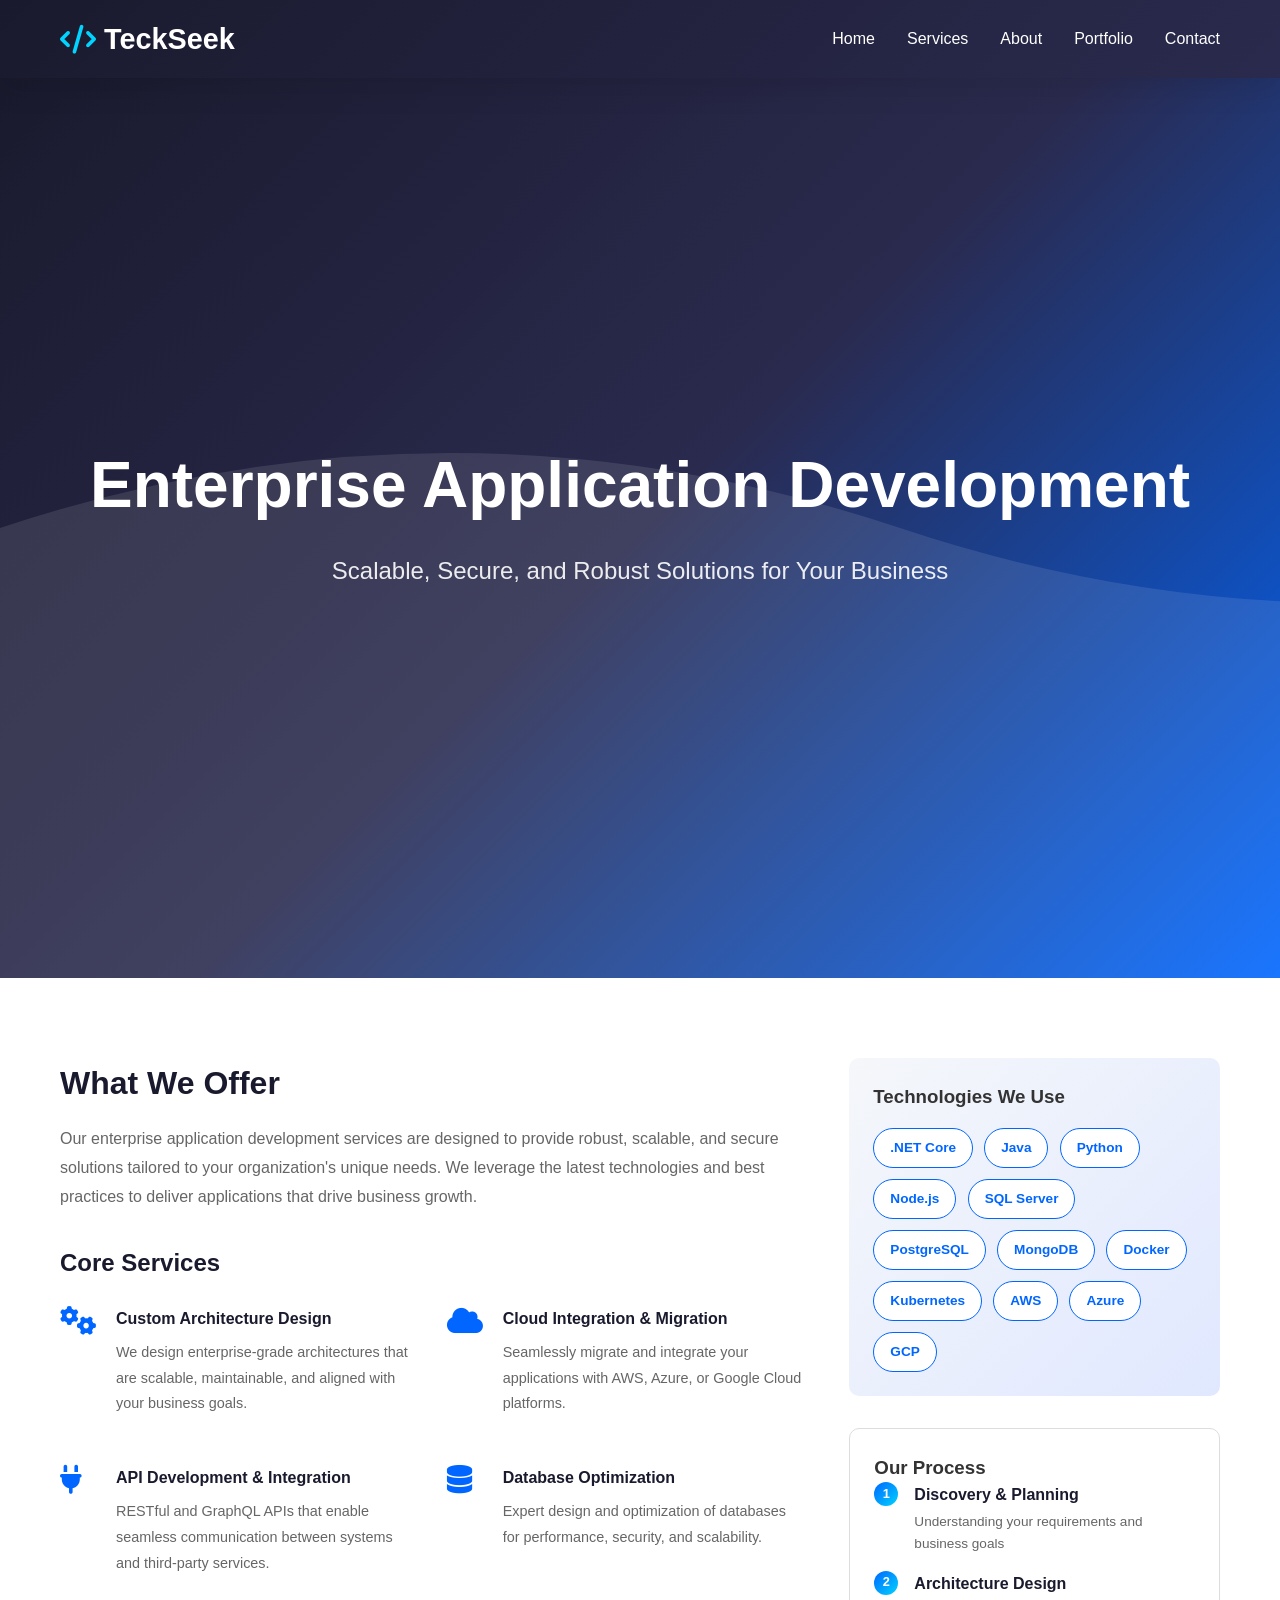
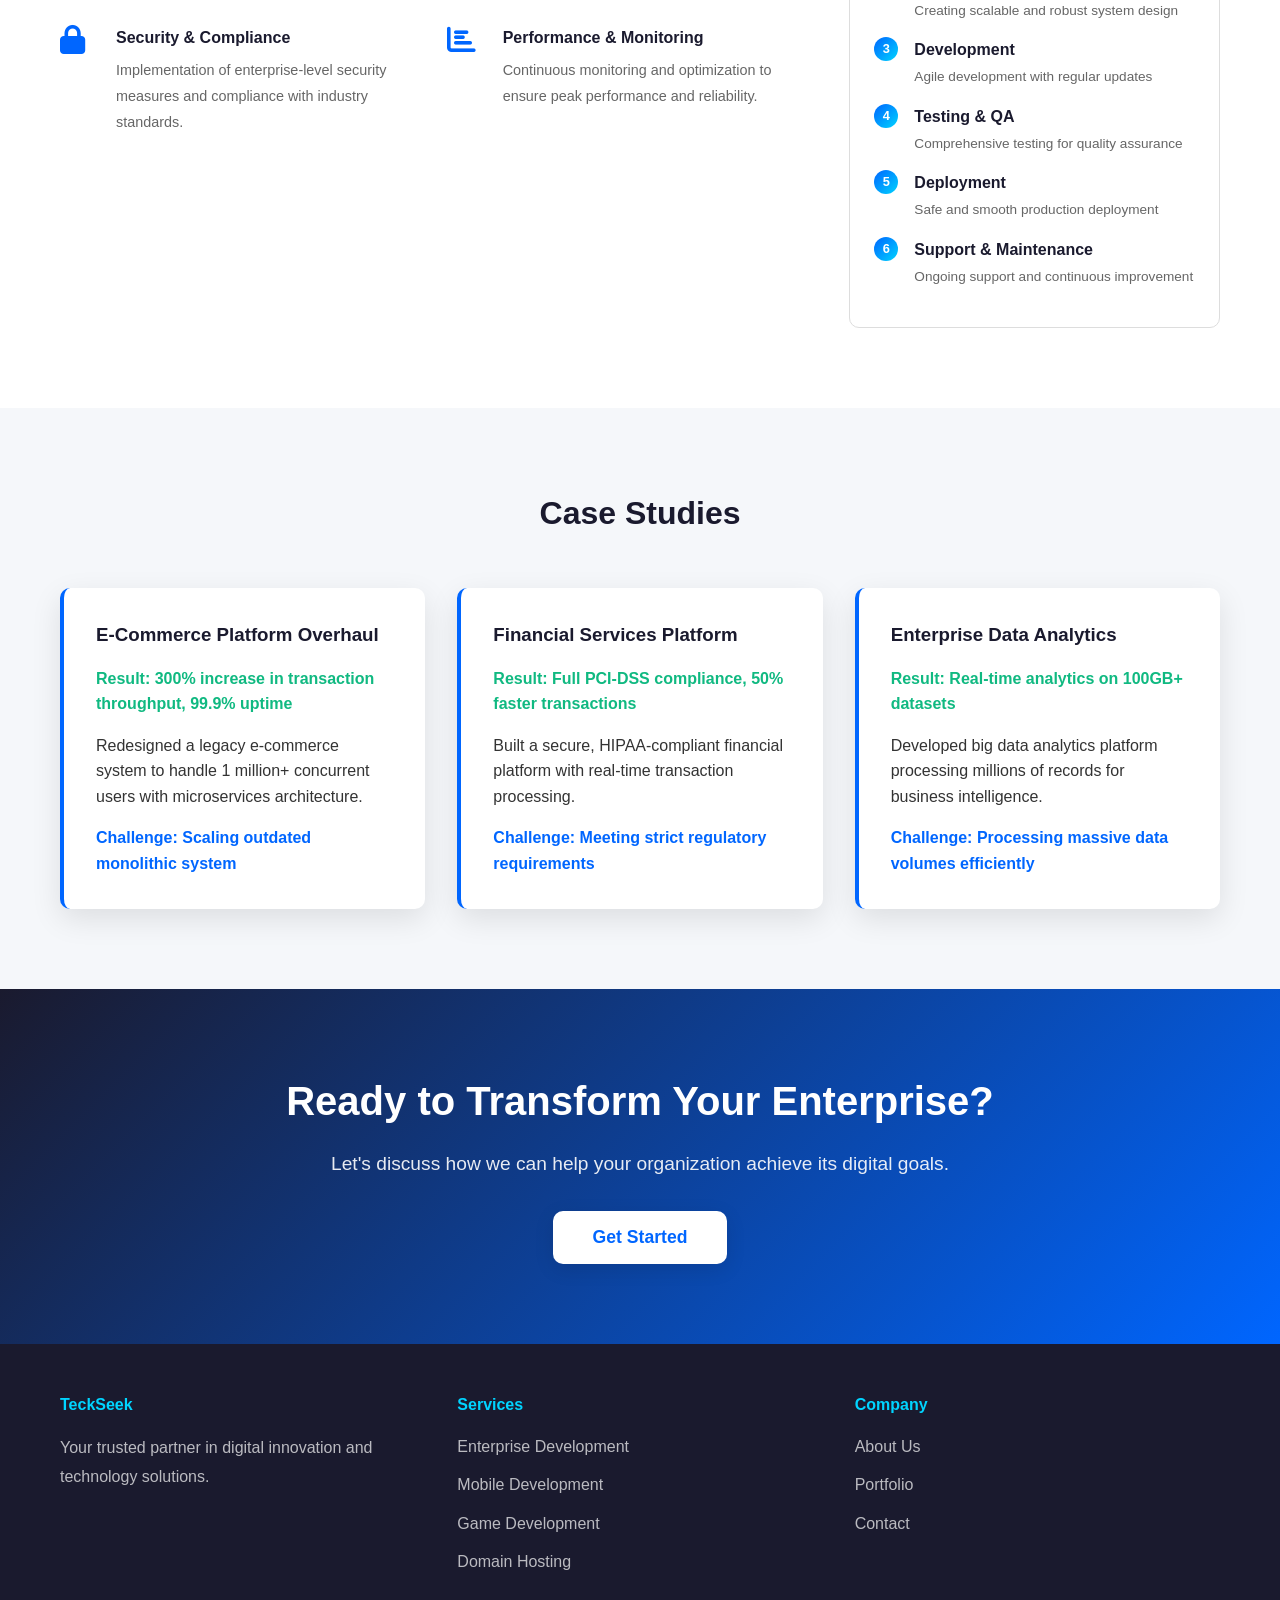
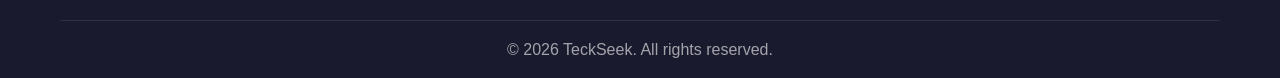
==== enterprise.html @ 43b1b46f "feat: core-content-commit" ====
<!DOCTYPE html>
<html lang="en">
<head>
    <meta charset="UTF-8">
    <meta name="viewport" content="width=device-width, initial-scale=1.0">
    <title>Enterprise Application Development | TeckSeek</title>
    <link rel="stylesheet" href="styles.css">
    <link rel="stylesheet" href="https://cdnjs.cloudflare.com/ajax/libs/font-awesome/6.4.0/css/all.min.css">
</head>
<body>
    <!-- Navigation -->
    <nav class="navbar">
        <div class="nav-container">
            <div class="logo">
                <i class="fas fa-code"></i> TeckSeek
            </div>
            <div class="nav-menu" id="navMenu">
                <a href="index.html" class="nav-link">Home</a>
                <a href="index.html#services" class="nav-link active">Services</a>
                <a href="index.html#about" class="nav-link">About</a>
                <a href="index.html#portfolio" class="nav-link">Portfolio</a>
                <a href="index.html#contact" class="nav-link">Contact</a>
            </div>
            <div class="hamburger" id="hamburger">
                <span></span>
                <span></span>
                <span></span>
            </div>
        </div>
    </nav>

    <!-- Hero Section -->
    <section class="hero" style="background: linear-gradient(135deg, #1a1a2e 0%, #2a2a4e 50%, #0066ff 100%);">
        <div class="hero-content">
            <h1>Enterprise Application Development</h1>
            <p>Scalable, Secure, and Robust Solutions for Your Business</p>
        </div>
        <div class="hero-background"></div>
    </section>

    <!-- Service Details Section -->
    <section class="service-details">
        <div class="container">
            <div class="details-grid">
                <div class="details-content">
                    <h2>What We Offer</h2>
                    <p>Our enterprise application development services are designed to provide robust, scalable, and secure solutions tailored to your organization's unique needs. We leverage the latest technologies and best practices to deliver applications that drive business growth.</p>
                    
                    <h3>Core Services</h3>
                    <div class="features-list">
                        <div class="feature-item">
                            <i class="fas fa-cogs"></i>
                            <div>
                                <h4>Custom Architecture Design</h4>
                                <p>We design enterprise-grade architectures that are scalable, maintainable, and aligned with your business goals.</p>
                            </div>
                        </div>
                        <div class="feature-item">
                            <i class="fas fa-cloud"></i>
                            <div>
                                <h4>Cloud Integration & Migration</h4>
                                <p>Seamlessly migrate and integrate your applications with AWS, Azure, or Google Cloud platforms.</p>
                            </div>
                        </div>
                        <div class="feature-item">
                            <i class="fas fa-plug"></i>
                            <div>
                                <h4>API Development & Integration</h4>
                                <p>RESTful and GraphQL APIs that enable seamless communication between systems and third-party services.</p>
                            </div>
                        </div>
                        <div class="feature-item">
                            <i class="fas fa-database"></i>
                            <div>
                                <h4>Database Optimization</h4>
                                <p>Expert design and optimization of databases for performance, security, and scalability.</p>
                            </div>
                        </div>
                        <div class="feature-item">
                            <i class="fas fa-lock"></i>
                            <div>
                                <h4>Security & Compliance</h4>
                                <p>Implementation of enterprise-level security measures and compliance with industry standards.</p>
                            </div>
                        </div>
                        <div class="feature-item">
                            <i class="fas fa-bar-chart"></i>
                            <div>
                                <h4>Performance & Monitoring</h4>
                                <p>Continuous monitoring and optimization to ensure peak performance and reliability.</p>
                            </div>
                        </div>
                    </div>
                </div>

                <div class="details-sidebar">
                    <div class="tech-stack">
                        <h3>Technologies We Use</h3>
                        <div class="tech-tags">
                            <span class="tech-tag">.NET Core</span>
                            <span class="tech-tag">Java</span>
                            <span class="tech-tag">Python</span>
                            <span class="tech-tag">Node.js</span>
                            <span class="tech-tag">SQL Server</span>
                            <span class="tech-tag">PostgreSQL</span>
                            <span class="tech-tag">MongoDB</span>
                            <span class="tech-tag">Docker</span>
                            <span class="tech-tag">Kubernetes</span>
                            <span class="tech-tag">AWS</span>
                            <span class="tech-tag">Azure</span>
                            <span class="tech-tag">GCP</span>
                        </div>
                    </div>

                    <div class="process-box">
                        <h3>Our Process</h3>
                        <ol class="process-steps">
                            <li>
                                <strong>Discovery & Planning</strong>
                                <p>Understanding your requirements and business goals</p>
                            </li>
                            <li>
                                <strong>Architecture Design</strong>
                                <p>Creating scalable and robust system design</p>
                            </li>
                            <li>
                                <strong>Development</strong>
                                <p>Agile development with regular updates</p>
                            </li>
                            <li>
                                <strong>Testing & QA</strong>
                                <p>Comprehensive testing for quality assurance</p>
                            </li>
                            <li>
                                <strong>Deployment</strong>
                                <p>Safe and smooth production deployment</p>
                            </li>
                            <li>
                                <strong>Support & Maintenance</strong>
                                <p>Ongoing support and continuous improvement</p>
                            </li>
                        </ol>
                    </div>
                </div>
            </div>
        </div>
    </section>

    <!-- Case Studies Section -->
    <section class="case-studies">
        <div class="container">
            <h2>Case Studies</h2>
            <div class="studies-grid">
                <div class="study-card">
                    <h3>E-Commerce Platform Overhaul</h3>
                    <p class="study-result"><strong>Result:</strong> 300% increase in transaction throughput, 99.9% uptime</p>
                    <p>Redesigned a legacy e-commerce system to handle 1 million+ concurrent users with microservices architecture.</p>
                    <p class="study-challenge"><strong>Challenge:</strong> Scaling outdated monolithic system</p>
                </div>
                <div class="study-card">
                    <h3>Financial Services Platform</h3>
                    <p class="study-result"><strong>Result:</strong> Full PCI-DSS compliance, 50% faster transactions</p>
                    <p>Built a secure, HIPAA-compliant financial platform with real-time transaction processing.</p>
                    <p class="study-challenge"><strong>Challenge:</strong> Meeting strict regulatory requirements</p>
                </div>
                <div class="study-card">
                    <h3>Enterprise Data Analytics</h3>
                    <p class="study-result"><strong>Result:</strong> Real-time analytics on 100GB+ datasets</p>
                    <p>Developed big data analytics platform processing millions of records for business intelligence.</p>
                    <p class="study-challenge"><strong>Challenge:</strong> Processing massive data volumes efficiently</p>
                </div>
            </div>
        </div>
    </section>

    <!-- CTA Section -->
    <section class="cta-section">
        <div class="container">
            <h2>Ready to Transform Your Enterprise?</h2>
            <p>Let's discuss how we can help your organization achieve its digital goals.</p>
            <button class="cta-button-white" onclick="window.location.href='index.html#contact'">Get Started</button>
        </div>
    </section>

    <!-- Footer -->
    <footer class="footer">
        <div class="container">
            <div class="footer-content">
                <div class="footer-section">
                    <h4>TeckSeek</h4>
                    <p>Your trusted partner in digital innovation and technology solutions.</p>
                </div>
                <div class="footer-section">
                    <h4>Services</h4>
                    <ul>
                        <li><a href="#">Enterprise Development</a></li>
                        <li><a href="mobile.html">Mobile Development</a></li>
                        <li><a href="games.html">Game Development</a></li>
                        <li><a href="hosting.html">Domain Hosting</a></li>
                    </ul>
                </div>
                <div class="footer-section">
                    <h4>Company</h4>
                    <ul>
                        <li><a href="index.html#about">About Us</a></li>
                        <li><a href="index.html#portfolio">Portfolio</a></li>
                        <li><a href="index.html#contact">Contact</a></li>
                    </ul>
                </div>
            </div>
            <div class="footer-bottom">
                <p>&copy; 2026 TeckSeek. All rights reserved.</p>
            </div>
        </div>
    </footer>

    <style>
        .service-details {
            padding: 5rem 0;
            background: white;
        }

        .details-grid {
            display: grid;
            grid-template-columns: 2fr 1fr;
            gap: 3rem;
        }

        .details-content h2 {
            font-size: 2rem;
            margin-bottom: 1rem;
            color: var(--dark-color);
        }

        .details-content h3 {
            font-size: 1.5rem;
            margin-top: 2rem;
            margin-bottom: 1rem;
            color: var(--dark-color);
        }

        .details-content p {
            color: var(--text-light);
            line-height: 1.8;
            margin-bottom: 1rem;
        }

        .features-list {
            display: grid;
            grid-template-columns: repeat(2, 1fr);
            gap: 2rem;
            margin-top: 1.5rem;
        }

        .feature-item {
            display: flex;
            gap: 1rem;
        }

        .feature-item i {
            font-size: 1.8rem;
            color: var(--primary-color);
            min-width: 40px;
        }

        .feature-item h4 {
            color: var(--dark-color);
            margin-bottom: 0.5rem;
        }

        .feature-item p {
            font-size: 0.9rem;
            color: var(--text-light);
        }

        .details-sidebar {
            display: flex;
            flex-direction: column;
            gap: 2rem;
        }

        .tech-stack {
            background: linear-gradient(135deg, var(--light-color), #e0e8ff);
            padding: 1.5rem;
            border-radius: var(--border-radius);
        }

        .tech-stack h3 {
            margin-top: 0;
            margin-bottom: 1rem;
        }

        .tech-tags {
            display: flex;
            flex-wrap: wrap;
            gap: 0.7rem;
        }

        .tech-tag {
            background: white;
            color: var(--primary-color);
            padding: 0.5rem 1rem;
            border-radius: 20px;
            font-size: 0.85rem;
            font-weight: 600;
            border: 1px solid var(--primary-color);
        }

        .process-box {
            background: white;
            border: 1px solid #ddd;
            padding: 1.5rem;
            border-radius: var(--border-radius);
        }

        .process-box h3 {
            margin-top: 0;
        }

        .process-steps {
            list-style: none;
            counter-reset: step-counter;
        }

        .process-steps li {
            counter-increment: step-counter;
            margin-bottom: 1rem;
            padding-left: 2.5rem;
            position: relative;
        }

        .process-steps li::before {
            content: counter(step-counter);
            position: absolute;
            left: 0;
            top: 0;
            background: linear-gradient(135deg, var(--primary-color), var(--secondary-color));
            color: white;
            width: 24px;
            height: 24px;
            border-radius: 50%;
            display: flex;
            align-items: center;
            justify-content: center;
            font-weight: bold;
            font-size: 0.8rem;
        }

        .process-steps strong {
            color: var(--dark-color);
            display: block;
            margin-bottom: 0.2rem;
        }

        .process-steps p {
            font-size: 0.85rem;
            color: var(--text-light);
            margin: 0;
        }

        .case-studies {
            padding: 5rem 0;
            background-color: var(--light-color);
        }

        .case-studies h2 {
            text-align: center;
            font-size: 2rem;
            margin-bottom: 3rem;
            color: var(--dark-color);
        }

        .studies-grid {
            display: grid;
            grid-template-columns: repeat(auto-fit, minmax(300px, 1fr));
            gap: 2rem;
        }

        .study-card {
            background: white;
            padding: 2rem;
            border-radius: var(--border-radius);
            box-shadow: var(--box-shadow);
            border-left: 4px solid var(--primary-color);
        }

        .study-card h3 {
            color: var(--dark-color);
            margin-bottom: 1rem;
        }

        .study-result {
            color: #10b981;
            font-weight: 600;
            margin-bottom: 1rem;
        }

        .study-challenge {
            color: var(--primary-color);
            font-weight: 600;
            margin-top: 1rem;
        }

        @media (max-width: 768px) {
            .details-grid {
                grid-template-columns: 1fr;
            }

            .features-list {
                grid-template-columns: 1fr;
            }

            .case-studies {
                padding: 3rem 0;
            }

            .studies-grid {
                grid-template-columns: 1fr;
            }
        }
    </style>

    <script src="script.js"></script>
</body>
</html>
---- styles.css ----
/* ==================== Root & General Styles ==================== */
:root {
    --primary-color: #0066ff;
    --secondary-color: #00d4ff;
    --dark-color: #1a1a2e;
    --light-color: #f5f7fa;
    --text-color: #333;
    --text-light: #666;
    --border-radius: 10px;
    --box-shadow: 0 10px 30px rgba(0, 0, 0, 0.1);
    --transition: all 0.3s ease;
}

* {
    margin: 0;
    padding: 0;
    box-sizing: border-box;
}

html {
    scroll-behavior: smooth;
}

body {
    font-family: 'Segoe UI', Tahoma, Geneva, Verdana, sans-serif;
    line-height: 1.6;
    color: var(--text-color);
    background-color: #fff;
}

.container {
    max-width: 1200px;
    margin: 0 auto;
    padding: 0 20px;
}

/* ==================== Navigation ==================== */
.navbar {
    background: linear-gradient(135deg, var(--dark-color) 0%, #2a2a4e 100%);
    color: white;
    padding: 1rem 0;
    position: sticky;
    top: 0;
    z-index: 1000;
    box-shadow: var(--box-shadow);
}

.nav-container {
    display: flex;
    justify-content: space-between;
    align-items: center;
    max-width: 1200px;
    margin: 0 auto;
    padding: 0 20px;
}

.logo {
    font-size: 1.8rem;
    font-weight: bold;
    display: flex;
    align-items: center;
    gap: 0.5rem;
}

.logo i {
    color: var(--secondary-color);
}

.nav-menu {
    display: flex;
    gap: 2rem;
    align-items: center;
}

.nav-link {
    color: white;
    text-decoration: none;
    transition: var(--transition);
    position: relative;
}

.nav-link:hover,
.nav-link.active {
    color: var(--secondary-color);
}

.nav-link::after {
    content: '';
    position: absolute;
    bottom: -5px;
    left: 0;
    width: 0;
    height: 2px;
    background-color: var(--secondary-color);
    transition: var(--transition);
}

.nav-link:hover::after,
.nav-link.active::after {
    width: 100%;
}

.hamburger {
    display: none;
    flex-direction: column;
    cursor: pointer;
    gap: 0.5rem;
}

.hamburger span {
    width: 25px;
    height: 3px;
    background-color: white;
    border-radius: 3px;
    transition: var(--transition);
}

/* ==================== Hero Section ==================== */
.hero {
    position: relative;
    height: 100vh;
    display: flex;
    align-items: center;
    justify-content: center;
    overflow: hidden;
    background: linear-gradient(135deg, var(--dark-color) 0%, #2a2a4e 50%, var(--primary-color) 100%);
    color: white;
}

.hero-background {
    position: absolute;
    top: 0;
    left: 0;
    right: 0;
    bottom: 0;
    opacity: 0.1;
    background-image: url('data:image/svg+xml,<svg xmlns="http://www.w3.org/2000/svg" viewBox="0 0 1200 600"><path fill="white" d="M0,300 Q300,200 600,300 T1200,300 L1200,600 L0,600 Z"/></svg>');
    background-size: cover;
    animation: wave 15s linear infinite;
}

@keyframes wave {
    0% {
        transform: translateX(0);
    }
    100% {
        transform: translateX(100%);
    }
}

.hero-content {
    position: relative;
    z-index: 1;
    text-align: center;
    animation: slideInUp 1s ease;
}

@keyframes slideInUp {
    from {
        opacity: 0;
        transform: translateY(30px);
    }
    to {
        opacity: 1;
        transform: translateY(0);
    }
}

.hero h1 {
    font-size: 4rem;
    margin-bottom: 1rem;
    font-weight: 700;
}

.hero p {
    font-size: 1.5rem;
    margin-bottom: 2rem;
    color: rgba(255, 255, 255, 0.9);
}

/* ==================== Buttons ==================== */
.cta-button {
    background: linear-gradient(135deg, var(--primary-color), var(--secondary-color));
    color: white;
    border: none;
    padding: 1rem 2.5rem;
    font-size: 1.1rem;
    border-radius: var(--border-radius);
    cursor: pointer;
    transition: var(--transition);
    box-shadow: 0 5px 20px rgba(0, 102, 255, 0.4);
    font-weight: 600;
}

.cta-button:hover {
    transform: translateY(-3px);
    box-shadow: 0 8px 30px rgba(0, 102, 255, 0.6);
}

.cta-button-white {
    background: white;
    color: var(--primary-color);
    border: none;
    padding: 1rem 2.5rem;
    font-size: 1.1rem;
    border-radius: var(--border-radius);
    cursor: pointer;
    transition: var(--transition);
    box-shadow: 0 5px 20px rgba(0, 0, 0, 0.1);
    font-weight: 600;
}

.cta-button-white:hover {
    transform: translateY(-3px);
    box-shadow: 0 8px 30px rgba(0, 0, 0, 0.15);
}

/* ==================== Services Section ==================== */
.services {
    padding: 5rem 0;
    background-color: var(--light-color);
}

.services h2 {
    text-align: center;
    font-size: 2.5rem;
    margin-bottom: 1rem;
    color: var(--dark-color);
}

.section-subtitle {
    text-align: center;
    color: var(--text-light);
    font-size: 1.1rem;
    margin-bottom: 3rem;
}

.services-grid {
    display: grid;
    grid-template-columns: repeat(auto-fit, minmax(280px, 1fr));
    gap: 2rem;
    margin-bottom: 2rem;
}

.service-card {
    background: white;
    padding: 2.5rem;
    border-radius: var(--border-radius);
    box-shadow: var(--box-shadow);
    transition: var(--transition);
    display: flex;
    flex-direction: column;
    height: 100%;
}

.service-card:hover {
    transform: translateY(-10px);
    box-shadow: 0 15px 40px rgba(0, 0, 0, 0.15);
}

.service-icon {
    font-size: 3rem;
    color: var(--primary-color);
    margin-bottom: 1rem;
}

.service-card h3 {
    font-size: 1.5rem;
    margin-bottom: 1rem;
    color: var(--dark-color);
}

.service-card p {
    color: var(--text-light);
    margin-bottom: 1.5rem;
    flex-grow: 1;
}

.features {
    list-style: none;
    margin-bottom: 1.5rem;
}

.features li {
    color: var(--text-light);
    margin-bottom: 0.8rem;
    display: flex;
    align-items: center;
    gap: 0.8rem;
}

.features i {
    color: var(--secondary-color);
    font-size: 1.2rem;
}

.learn-more {
    color: var(--primary-color);
    text-decoration: none;
    font-weight: 600;
    transition: var(--transition);
    display: inline-block;
}

.learn-more:hover {
    color: var(--secondary-color);
}

/* ==================== About Section ==================== */
.about {
    padding: 5rem 0;
    background: white;
}

.about-content {
    display: grid;
    grid-template-columns: 1fr 1fr;
    gap: 3rem;
    align-items: center;
}

.about h2 {
    font-size: 2.5rem;
    margin-bottom: 1.5rem;
    color: var(--dark-color);
}

.about-text p {
    color: var(--text-light);
    margin-bottom: 2rem;
    line-height: 1.8;
    font-size: 1.1rem;
}

.stats {
    display: grid;
    grid-template-columns: repeat(2, 1fr);
    gap: 1.5rem;
}

.stat {
    background: linear-gradient(135deg, var(--primary-color), var(--secondary-color));
    color: white;
    padding: 1.5rem;
    border-radius: var(--border-radius);
    text-align: center;
}

.stat h3 {
    font-size: 2rem;
    margin-bottom: 0.5rem;
}

.stat p {
    color: rgba(255, 255, 255, 0.9);
}

.image-placeholder {
    display: flex;
    align-items: center;
    justify-content: center;
    height: 400px;
    background: linear-gradient(135deg, var(--light-color), #e0e8ff);
    border-radius: var(--border-radius);
    font-size: 5rem;
    color: var(--primary-color);
}

/* ==================== Portfolio Section ==================== */
.portfolio {
    padding: 5rem 0;
    background-color: var(--light-color);
}

.portfolio h2 {
    text-align: center;
    font-size: 2.5rem;
    margin-bottom: 1rem;
    color: var(--dark-color);
}

.portfolio-grid {
    display: grid;
    grid-template-columns: repeat(auto-fit, minmax(250px, 1fr));
    gap: 2rem;
}

.portfolio-item {
    background: white;
    border-radius: var(--border-radius);
    overflow: hidden;
    box-shadow: var(--box-shadow);
    transition: var(--transition);
    cursor: pointer;
}

.portfolio-item:hover {
    transform: translateY(-10px);
    box-shadow: 0 15px 40px rgba(0, 0, 0, 0.15);
}

.portfolio-image {
    height: 200px;
    background: linear-gradient(135deg, var(--primary-color), var(--secondary-color));
    display: flex;
    align-items: center;
    justify-content: center;
    font-size: 3rem;
    color: white;
}

.portfolio-item h3 {
    padding: 1.5rem 1.5rem 0.5rem;
    color: var(--dark-color);
    font-size: 1.2rem;
}

.portfolio-item p {
    padding: 0 1.5rem;
    color: var(--text-light);
    font-size: 0.95rem;
}

.tag {
    display: inline-block;
    margin: 1rem 1.5rem 1.5rem;
    background: linear-gradient(135deg, var(--primary-color), var(--secondary-color));
    color: white;
    padding: 0.4rem 1rem;
    border-radius: 20px;
    font-size: 0.8rem;
    font-weight: 600;
}

/* ==================== CTA Section ==================== */
.cta-section {
    padding: 5rem 0;
    background: linear-gradient(135deg, var(--dark-color), var(--primary-color));
    color: white;
    text-align: center;
}

.cta-section h2 {
    font-size: 2.5rem;
    margin-bottom: 1rem;
}

.cta-section p {
    font-size: 1.2rem;
    margin-bottom: 2rem;
    opacity: 0.9;
}

/* ==================== Contact Section ==================== */
.contact {
    padding: 5rem 0;
    background: white;
}

.contact h2 {
    text-align: center;
    font-size: 2.5rem;
    margin-bottom: 1rem;
    color: var(--dark-color);
}

.contact-content {
    display: grid;
    grid-template-columns: 1fr 1fr;
    gap: 3rem;
    margin-top: 3rem;
}

.contact-item {
    display: flex;
    gap: 1.5rem;
    margin-bottom: 2rem;
}

.contact-item i {
    font-size: 1.8rem;
    color: var(--primary-color);
    min-width: 50px;
    text-align: center;
}

.contact-item h4 {
    color: var(--dark-color);
    margin-bottom: 0.5rem;
}

.contact-item p {
    color: var(--text-light);
}

.contact-form {
    display: flex;
    flex-direction: column;
    gap: 1rem;
}

.contact-form input,
.contact-form textarea,
.contact-form select {
    padding: 1rem;
    border: 1px solid #ddd;
    border-radius: var(--border-radius);
    font-family: inherit;
    font-size: 1rem;
    transition: var(--transition);
}

.contact-form input:focus,
.contact-form textarea:focus,
.contact-form select:focus {
    outline: none;
    border-color: var(--primary-color);
    box-shadow: 0 0 0 3px rgba(0, 102, 255, 0.1);
}

/* ==================== Footer ==================== */
.footer {
    background: var(--dark-color);
    color: white;
    padding: 3rem 0 1rem;
}

.footer-content {
    display: grid;
    grid-template-columns: repeat(auto-fit, minmax(250px, 1fr));
    gap: 2rem;
    margin-bottom: 2rem;
}

.footer-section h4 {
    margin-bottom: 1rem;
    color: var(--secondary-color);
}

.footer-section p {
    color: rgba(255, 255, 255, 0.7);
    line-height: 1.8;
}

.footer-section ul {
    list-style: none;
}

.footer-section ul li {
    margin-bottom: 0.8rem;
}

.footer-section ul li a {
    color: rgba(255, 255, 255, 0.7);
    text-decoration: none;
    transition: var(--transition);
}

.footer-section ul li a:hover {
    color: var(--secondary-color);
}

.social-links {
    display: flex;
    gap: 1rem;
    margin-top: 1rem;
}

.social-links a {
    display: flex;
    align-items: center;
    justify-content: center;
    width: 40px;
    height: 40px;
    background: rgba(255, 255, 255, 0.1);
    border-radius: 50%;
    color: white;
    text-decoration: none;
    transition: var(--transition);
}

.social-links a:hover {
    background: var(--primary-color);
    transform: translateY(-3px);
}

.newsletter-form {
    display: flex;
    gap: 0.5rem;
}

.newsletter-form input {
    flex: 1;
    padding: 0.8rem;
    border: none;
    border-radius: var(--border-radius);
    font-size: 0.9rem;
}

.newsletter-form button {
    padding: 0.8rem 1.5rem;
    background: var(--primary-color);
    color: white;
    border: none;
    border-radius: var(--border-radius);
    cursor: pointer;
    transition: var(--transition);
}

.newsletter-form button:hover {
    background: var(--secondary-color);
}

.footer-bottom {
    border-top: 1px solid rgba(255, 255, 255, 0.1);
    padding-top: 1rem;
    text-align: center;
    color: rgba(255, 255, 255, 0.6);
}

/* ==================== Responsive Design ==================== */
@media (max-width: 768px) {
    .hamburger {
        display: flex;
    }

    .nav-menu {
        position: fixed;
        left: -100%;
        top: 70px;
        flex-direction: column;
        background-color: var(--dark-color);
        width: 100%;
        text-align: center;
        transition: 0.3s;
        box-shadow: var(--box-shadow);
        gap: 0;
        padding: 2rem 0;
    }

    .nav-menu.active {
        left: 0;
    }

    .nav-link {
        display: block;
        padding: 1.5rem;
    }

    .hero h1 {
        font-size: 2.5rem;
    }

    .hero p {
        font-size: 1.2rem;
    }

    .services-grid {
        grid-template-columns: 1fr;
    }

    .about-content {
        grid-template-columns: 1fr;
    }

    .contact-content {
        grid-template-columns: 1fr;
    }

    .stats {
        grid-template-columns: repeat(2, 1fr);
    }

    .portfolio-grid {
        grid-template-columns: repeat(auto-fit, minmax(200px, 1fr));
    }

    .image-placeholder {
        height: 300px;
        font-size: 3rem;
    }
}

@media (max-width: 480px) {
    .hero h1 {
        font-size: 1.8rem;
    }

    .hero p {
        font-size: 1rem;
    }

    .services h2,
    .about h2,
    .portfolio h2,
    .contact h2 {
        font-size: 1.8rem;
    }

    .cta-button {
        padding: 0.8rem 1.5rem;
        font-size: 0.95rem;
    }

    .stats {
        grid-template-columns: 1fr;
    }

    .portfolio-grid {
        grid-template-columns: 1fr;
    }

    .footer-content {
        grid-template-columns: 1fr;
    }
}
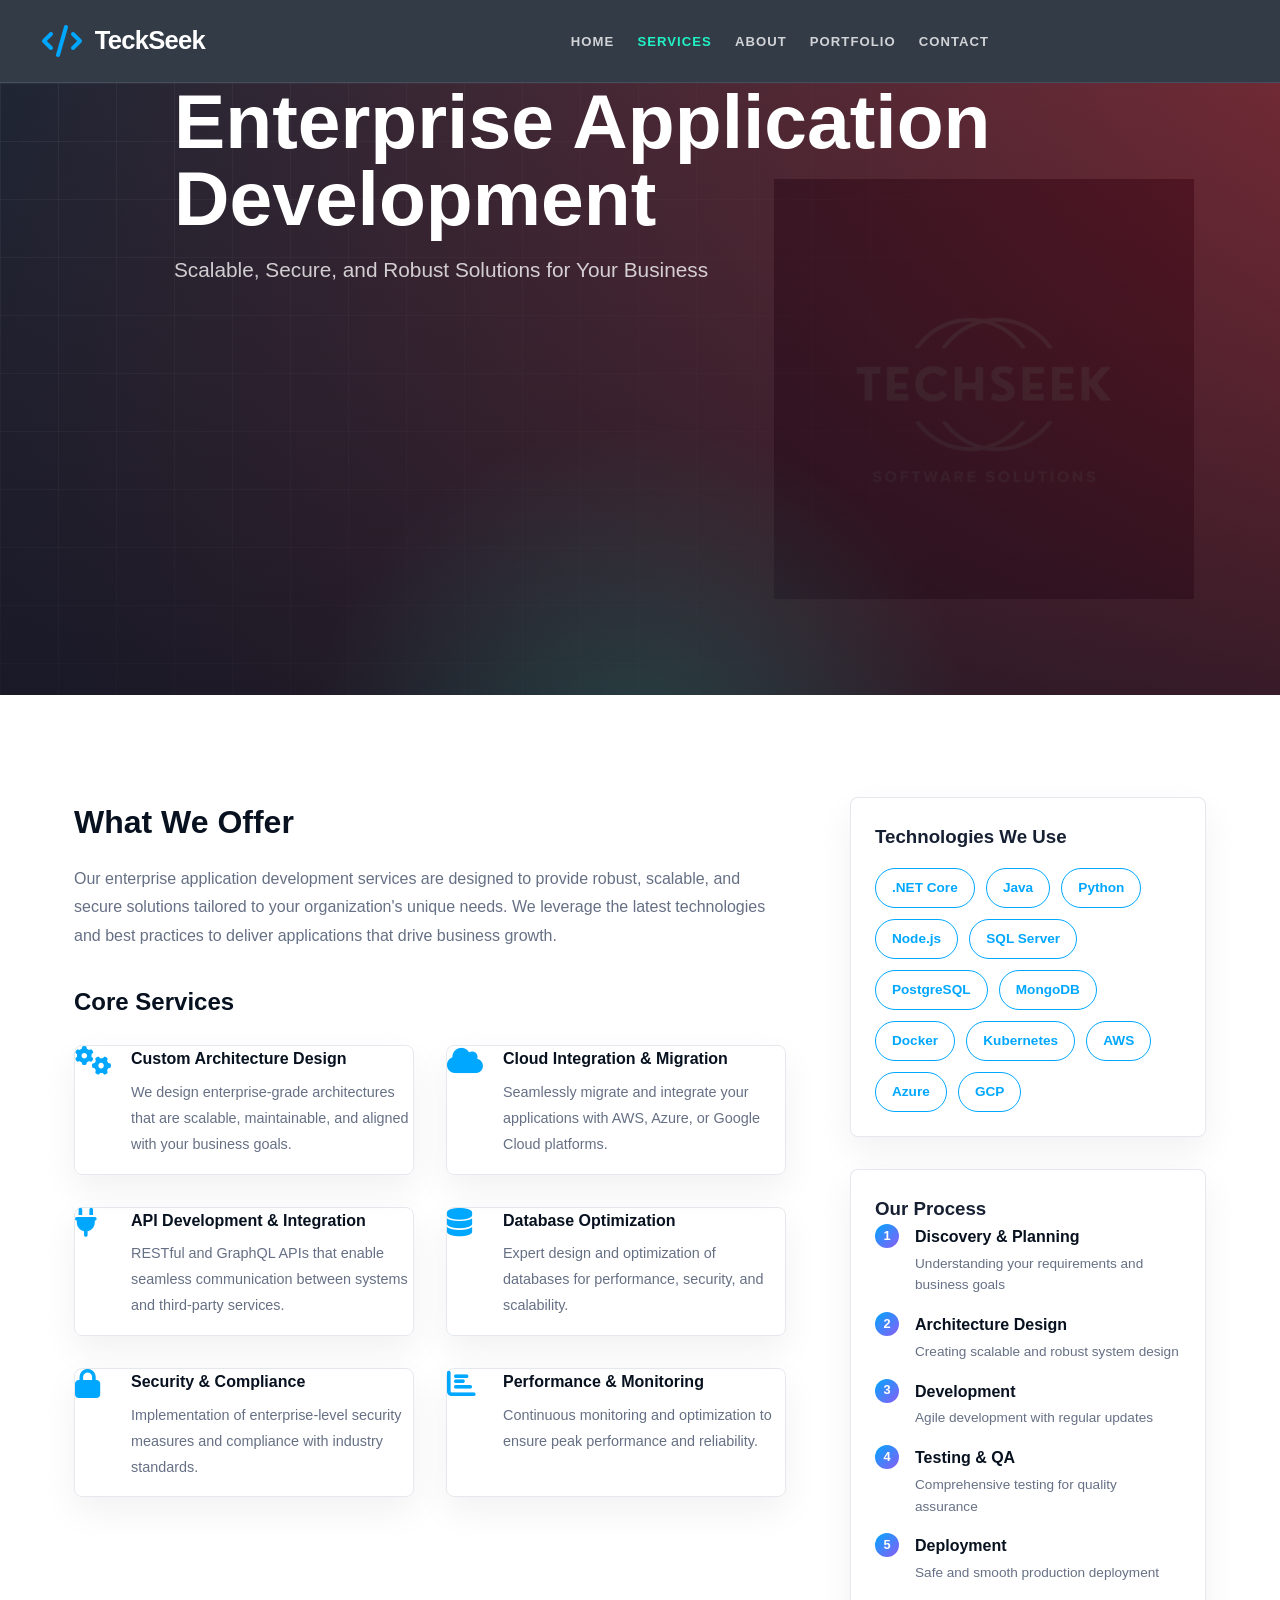
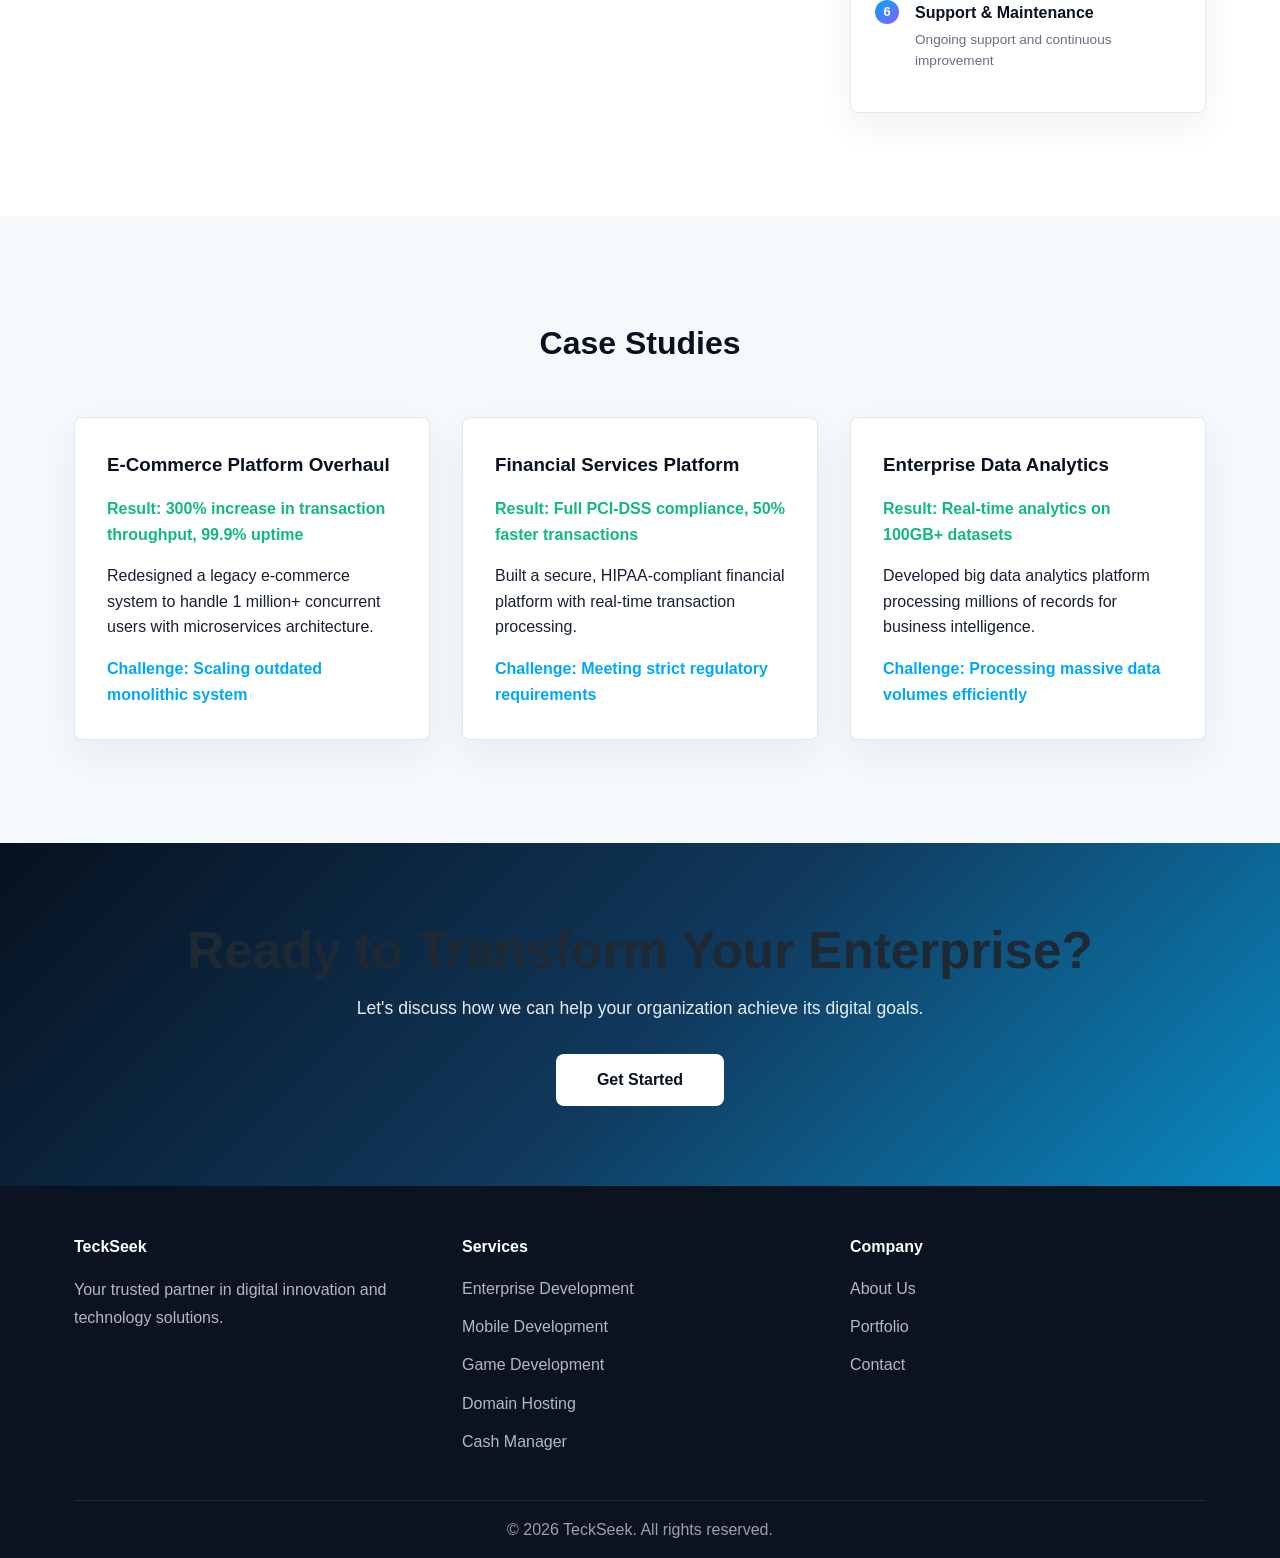
==== commit faac9c8d: "latest designes updated" ====
--- a/enterprise.html
+++ b/enterprise.html
@@ -193,10 +193,11 @@
                 <div class="footer-section">
                     <h4>Services</h4>
                     <ul>
-                        <li><a href="#">Enterprise Development</a></li>
+<li><a href="#">Enterprise Development</a></li>
                         <li><a href="mobile.html">Mobile Development</a></li>
                         <li><a href="games.html">Game Development</a></li>
                         <li><a href="hosting.html">Domain Hosting</a></li>
+                        <li><a href="cashmanager.html">Cash Manager</a></li>
                     </ul>
                 </div>
                 <div class="footer-section">
--- a/styles.css
+++ b/styles.css
@@ -1,13 +1,13 @@
 /* ==================== Root & General Styles ==================== */
 :root {
-    --primary-color: #0066ff;
-    --secondary-color: #00d4ff;
-    --dark-color: #1a1a2e;
-    --light-color: #f5f7fa;
+    --primary-color: #d00000;
+    --secondary-color: #ff6b6b;
+    --dark-color: #1a1a1a;
+    --light-color: #f8f8f8;
     --text-color: #333;
     --text-light: #666;
     --border-radius: 10px;
-    --box-shadow: 0 10px 30px rgba(0, 0, 0, 0.1);
+    --box-shadow: 0 10px 30px rgba(0, 0, 0, 0.08);
     --transition: all 0.3s ease;
 }
 
@@ -22,48 +22,154 @@
 }
 
 body {
-    font-family: 'Segoe UI', Tahoma, Geneva, Verdana, sans-serif;
+    font-family: Proxima Nova, Arial, "sans-serif";
     line-height: 1.6;
     color: var(--text-color);
     background-color: #fff;
+    overflow-x: hidden;
 }
 
 .container {
-    max-width: 1200px;
+    width: 100%;
     margin: 0 auto;
     padding: 0 20px;
 }
 
+/* ==================== Animations ==================== */
+@keyframes float {
+    0%, 100% { transform: translateY(0px); }
+    50% { transform: translateY(-20px); }
+}
+
+@keyframes spin {
+    0% { transform: rotate(0deg); }
+    100% { transform: rotate(360deg); }
+}
+
+@keyframes pulse {
+    0%, 100% { opacity: 1; }
+    50% { opacity: 0.5; }
+}
+
+@keyframes slideInUp {
+    from {
+        opacity: 0;
+        transform: translateY(30px);
+    }
+    to {
+        opacity: 1;
+        transform: translateY(0);
+    }
+}
+
+@keyframes slideInLeft {
+    from {
+        opacity: 0;
+        transform: translateX(-30px);
+    }
+    to {
+        opacity: 1;
+        transform: translateX(0);
+    }
+}
+
+@keyframes slideInRight {
+    from {
+        opacity: 0;
+        transform: translateX(30px);
+    }
+    to {
+        opacity: 1;
+        transform: translateX(0);
+    }
+}
+
+@keyframes fadeIn {
+    from { opacity: 0; }
+    to { opacity: 1; }
+}
+
+@keyframes glow {
+    0%, 100% { box-shadow: 0 0 20px rgba(208, 0, 0, 0.3); }
+    50% { box-shadow: 0 0 40px rgba(255, 107, 107, 0.6); }
+}
+
+@keyframes pulse-glow {
+    0%, 100% { 
+        box-shadow: 0 0 0 0 rgba(208, 0, 0, 0.7);
+    }
+    50% {
+        box-shadow: 0 0 0 10px rgba(208, 0, 0, 0);
+    }
+}
+
+@keyframes shapeFloat {
+    0%, 100% { transform: translate(0, 0) rotate(0deg); }
+    25% { transform: translate(20px, -20px) rotate(90deg); }
+    50% { transform: translate(0, 40px) rotate(180deg); }
+    75% { transform: translate(-20px, -20px) rotate(270deg); }
+}
+
+@keyframes wave {
+    0% { transform: translateX(0); }
+    100% { transform: translateX(100%); }
+}
+
+@keyframes dash {
+    to { stroke-dashoffset: -1000; }
+}
+
+@keyframes scaleIn {
+    from {
+        opacity: 0;
+        transform: scale(0.8);
+    }
+    to {
+        opacity: 1;
+        transform: scale(1);
+    }
+}
+
 /* ==================== Navigation ==================== */
 .navbar {
-    background: linear-gradient(135deg, var(--dark-color) 0%, #2a2a4e 100%);
-    color: white;
-    padding: 1rem 0;
+    background: white;
+    color: var(--text-color);
+    padding: 1.2rem 0;
     position: sticky;
     top: 0;
     z-index: 1000;
-    box-shadow: var(--box-shadow);
+    box-shadow: 0 2px 10px rgba(0, 0, 0, 0.05);
+    border-bottom: 1px solid #f0f0f0;
 }
 
 .nav-container {
     display: flex;
     justify-content: space-between;
     align-items: center;
-    max-width: 1200px;
+    width: 100%;
     margin: 0 auto;
     padding: 0 20px;
 }
 
 .logo {
     font-size: 1.8rem;
-    font-weight: bold;
+    font-weight: 700;
     display: flex;
     align-items: center;
-    gap: 0.5rem;
+    gap: 0.8rem;
+    letter-spacing: -0.5px;
+    color: var(--dark-color);
+}
+
+.logo-image {
+    height: 40px;
+    width: auto;
+    object-fit: contain;
 }
 
 .logo i {
-    color: var(--secondary-color);
+    color: var(--primary-color);
+    font-size: 2rem;
 }
 
 .nav-menu {
@@ -73,15 +179,17 @@
 }
 
 .nav-link {
-    color: white;
+    color: var(--text-color);
     text-decoration: none;
     transition: var(--transition);
     position: relative;
+    font-weight: 500;
+    font-size: 0.95rem;
 }
 
 .nav-link:hover,
 .nav-link.active {
-    color: var(--secondary-color);
+    color: var(--primary-color);
 }
 
 .nav-link::after {
@@ -91,13 +199,43 @@
     left: 0;
     width: 0;
     height: 2px;
-    background-color: var(--secondary-color);
+    background-color: var(--primary-color);
     transition: var(--transition);
 }
 
 .nav-link:hover::after,
 .nav-link.active::after {
     width: 100%;
+}
+
+.nav-actions {
+    display: flex;
+    align-items: center;
+    gap: 1rem;
+}
+
+.nav-contact {
+    color: var(--text-color);
+    text-decoration: none;
+    font-size: 0.95rem;
+    font-weight: 500;
+}
+
+.nav-button {
+    background: var(--primary-color);
+    color: white;
+    border: none;
+    padding: 0.8rem 1.4rem;
+    font-weight: 700;
+    font-size: 0.9rem;
+    letter-spacing: 0.8px;
+    cursor: pointer;
+    transition: var(--transition);
+    border-radius: 0;
+}
+
+.nav-button:hover {
+    background: #b80000;
 }
 
 .hamburger {
@@ -110,7 +248,7 @@
 .hamburger span {
     width: 25px;
     height: 3px;
-    background-color: white;
+    background-color: var(--text-color);
     border-radius: 3px;
     transition: var(--transition);
 }
@@ -118,162 +256,342 @@
 /* ==================== Hero Section ==================== */
 .hero {
     position: relative;
-    height: 100vh;
+    min-height: 90vh;
     display: flex;
     align-items: center;
     justify-content: center;
     overflow: hidden;
-    background: linear-gradient(135deg, var(--dark-color) 0%, #2a2a4e 50%, var(--primary-color) 100%);
+    background: linear-gradient(180deg, #faf7f6 0%, #ffffff 100%);
+    color: var(--dark-color);
+    padding: 4rem 0;
+}
+
+.hero-inner {
+    display: grid;
+    grid-template-columns: 1.3fr 0.9fr;
+    gap: 2rem;
+    align-items: center;
+    width: 100%;
+}
+
+.hero-copy {
+    display: flex;
+    flex-direction: column;
+    gap: 1.6rem;
+    max-width: 600px;
+}
+
+.eyebrow {
+    font-size: 0.95rem;
+    letter-spacing: 1px;
+    text-transform: uppercase;
+    color: var(--primary-color);
+    font-weight: 700;
+}
+
+.hero-copy h1 {
+    font-size: clamp(3rem, 4vw, 4.5rem);
+    line-height: 1.05;
+    margin: 0;
+}
+
+.hero-description {
+    max-width: 560px;
+    font-size: 1.05rem;
+    color: var(--text-light);
+    line-height: 1.8;
+}
+
+.hero-buttons {
+    display: flex;
+    align-items: center;
+    gap: 1rem;
+    flex-wrap: wrap;
+}
+
+.hero-stats {
+    display: grid;
+    grid-template-columns: repeat(3, minmax(120px, 1fr));
+    gap: 1rem;
+    margin-top: 1rem;
+}
+
+.hero-stats div {
+    background: white;
+    border: 1px solid #f0f0f0;
+    padding: 1rem 1.2rem;
+    box-shadow: 0 10px 25px rgba(0, 0, 0, 0.05);
+}
+
+.hero-stats strong {
+    display: block;
+    font-size: 1.5rem;
+    color: var(--primary-color);
+    margin-bottom: 0.4rem;
+}
+
+.hero-stats span {
+    display: block;
+    color: var(--text-light);
+    font-size: 0.95rem;
+}
+
+.hero-panel {
+    display: flex;
+    justify-content: flex-end;
+}
+
+.hero-card {
+    width: 100%;
+    max-width: 420px;
+    background: white;
+    border: 1px solid #f0f0f0;
+    box-shadow: 0 20px 45px rgba(0, 0, 0, 0.08);
+    padding: 2rem;
+    border-radius: 0;
+    display: flex;
+    flex-direction: column;
+    gap: 1.5rem;
+}
+
+.hero-card-header {
+    display: flex;
+    justify-content: space-between;
+    gap: 1rem;
+    align-items: flex-start;
+    border-bottom: 1px solid #f0f0f0;
+    padding-bottom: 1rem;
+}
+
+.hero-card-header span {
+    display: block;
+    color: var(--text-light);
+    text-transform: uppercase;
+    letter-spacing: 1px;
+    font-size: 0.8rem;
+}
+
+.hero-card-header strong {
+    display: block;
+    font-size: 1.25rem;
+    color: var(--dark-color);
+}
+
+.hero-search {
+    display: grid;
+    gap: 1rem;
+}
+
+.hero-field {
+    display: flex;
+    flex-direction: column;
+    gap: 0.5rem;
+}
+
+.hero-field label {
+    color: var(--text-light);
+    font-size: 0.85rem;
+    font-weight: 600;
+}
+
+.hero-field select,
+.hero-field input {
+    width: 100%;
+    padding: 1rem 1.1rem;
+    border: 1px solid #e6e2e0;
+    border-radius: 0;
+    background: #faf7f6;
+    font-family: inherit;
+    color: var(--dark-color);
+    transition: var(--transition);
+}
+
+.hero-field select:focus,
+.hero-field input:focus {
+    outline: none;
+    border-color: var(--primary-color);
+    box-shadow: 0 0 0 3px rgba(208, 0, 0, 0.1);
+    background: white;
+}
+
+.search-button {
+    border: none;
+    background: var(--primary-color);
     color: white;
-}
-
-.hero-background {
-    position: absolute;
-    top: 0;
-    left: 0;
-    right: 0;
-    bottom: 0;
-    opacity: 0.1;
-    background-image: url('data:image/svg+xml,<svg xmlns="http://www.w3.org/2000/svg" viewBox="0 0 1200 600"><path fill="white" d="M0,300 Q300,200 600,300 T1200,300 L1200,600 L0,600 Z"/></svg>');
-    background-size: cover;
-    animation: wave 15s linear infinite;
-}
-
-@keyframes wave {
-    0% {
-        transform: translateX(0);
-    }
-    100% {
-        transform: translateX(100%);
-    }
-}
-
-.hero-content {
-    position: relative;
-    z-index: 1;
-    text-align: center;
-    animation: slideInUp 1s ease;
-}
-
-@keyframes slideInUp {
-    from {
-        opacity: 0;
-        transform: translateY(30px);
-    }
-    to {
-        opacity: 1;
-        transform: translateY(0);
-    }
-}
-
-.hero h1 {
-    font-size: 4rem;
-    margin-bottom: 1rem;
+    padding: 1rem 1.2rem;
+    cursor: pointer;
     font-weight: 700;
-}
-
-.hero p {
-    font-size: 1.5rem;
-    margin-bottom: 2rem;
-    color: rgba(255, 255, 255, 0.9);
+    text-transform: uppercase;
+    letter-spacing: 0.8px;
+    transition: var(--transition);
+    border-radius: 0;
+}
+
+.search-button:hover {
+    background: #b80000;
+}
+
+.hero-card-footer {
+    display: grid;
+    gap: 1rem;
+    border-top: 1px solid #f0f0f0;
+    padding-top: 1rem;
+}
+
+.hero-card-footer span {
+    display: block;
+    color: var(--text-light);
+    font-size: 0.85rem;
+}
+
+.hero-card-footer a {
+    color: var(--primary-color);
+    text-decoration: none;
+    font-weight: 700;
+}
+
+.hero-card-footer a:hover {
+    color: #b80000;
+}
+
+.hero .cta-button {
+    animation: slideInUp 1s ease 0.8s both;
 }
 
 /* ==================== Buttons ==================== */
 .cta-button {
-    background: linear-gradient(135deg, var(--primary-color), var(--secondary-color));
+    background: var(--primary-color);
     color: white;
     border: none;
     padding: 1rem 2.5rem;
-    font-size: 1.1rem;
-    border-radius: var(--border-radius);
+    font-size: 1rem;
+    border-radius: 0;
     cursor: pointer;
     transition: var(--transition);
-    box-shadow: 0 5px 20px rgba(0, 102, 255, 0.4);
+    box-shadow: 0 4px 15px rgba(208, 0, 0, 0.25);
     font-weight: 600;
+    letter-spacing: 0.5px;
 }
 
 .cta-button:hover {
-    transform: translateY(-3px);
-    box-shadow: 0 8px 30px rgba(0, 102, 255, 0.6);
+    background: #b80000;
+    transform: translateY(-2px);
+    box-shadow: 0 6px 20px rgba(208, 0, 0, 0.35);
 }
 
 .cta-button-white {
     background: white;
     color: var(--primary-color);
-    border: none;
+    border: 2px solid var(--primary-color);
     padding: 1rem 2.5rem;
-    font-size: 1.1rem;
-    border-radius: var(--border-radius);
+    font-size: 1rem;
+    border-radius: 0;
     cursor: pointer;
     transition: var(--transition);
-    box-shadow: 0 5px 20px rgba(0, 0, 0, 0.1);
+    box-shadow: 0 2px 10px rgba(0, 0, 0, 0.05);
     font-weight: 600;
+    letter-spacing: 0.5px;
 }
 
 .cta-button-white:hover {
-    transform: translateY(-3px);
-    box-shadow: 0 8px 30px rgba(0, 0, 0, 0.15);
+    background: var(--primary-color);
+    color: white;
+    transform: translateY(-2px);
+    box-shadow: 0 6px 20px rgba(208, 0, 0, 0.25);
 }
 
 /* ==================== Services Section ==================== */
 .services {
-    padding: 5rem 0;
-    background-color: var(--light-color);
+    padding: 6rem 0;
+    background-color: #ffffff;
 }
 
 .services h2 {
     text-align: center;
-    font-size: 2.5rem;
+    font-size: 2.8rem;
     margin-bottom: 1rem;
     color: var(--dark-color);
+    font-weight: 700;
 }
 
 .section-subtitle {
     text-align: center;
     color: var(--text-light);
-    font-size: 1.1rem;
-    margin-bottom: 3rem;
+    font-size: 1rem;
+    margin-bottom: 4rem;
+    font-weight: 300;
 }
 
 .services-grid {
     display: grid;
-    grid-template-columns: repeat(auto-fit, minmax(280px, 1fr));
+    grid-template-columns: repeat(auto-fit, minmax(200px, 1fr));
     gap: 2rem;
     margin-bottom: 2rem;
 }
 
 .service-card {
     background: white;
-    padding: 2.5rem;
-    border-radius: var(--border-radius);
-    box-shadow: var(--box-shadow);
+    padding: 2rem;
+    border-radius: 0;
+    box-shadow: 0 2px 8px rgba(0, 0, 0, 0.04);
     transition: var(--transition);
     display: flex;
     flex-direction: column;
     height: 100%;
+    position: relative;
+    overflow: hidden;
+    border: 2px solid #f0f0f0;
+    cursor: pointer;
 }
 
 .service-card:hover {
-    transform: translateY(-10px);
-    box-shadow: 0 15px 40px rgba(0, 0, 0, 0.15);
+    transform: translateY(-8px);
+    box-shadow: 0 8px 24px rgba(208, 0, 0, 0.1);
+    border-color: var(--primary-color);
+}
+
+.service-icon-container {
+    position: relative;
+    width: 70px;
+    height: 70px;
+    margin-bottom: 1.5rem;
+    display: flex;
+    align-items: center;
+    justify-content: center;
+}
+
+.animated-background {
+    position: absolute;
+    width: 100%;
+    height: 100%;
+    background: var(--primary-color);
+    border-radius: 50%;
+    opacity: 0.1;
+    animation: pulse 2s ease-in-out infinite;
+    z-index: 0;
 }
 
 .service-icon {
-    font-size: 3rem;
+    font-size: 2.5rem;
     color: var(--primary-color);
-    margin-bottom: 1rem;
+    position: relative;
+    z-index: 1;
+    animation: float 3s ease-in-out infinite;
 }
 
 .service-card h3 {
-    font-size: 1.5rem;
+    font-size: 1.3rem;
     margin-bottom: 1rem;
     color: var(--dark-color);
+    font-weight: 600;
 }
 
 .service-card p {
     color: var(--text-light);
-    margin-bottom: 1.5rem;
+    margin-bottom: 1rem;
     flex-grow: 1;
+    font-size: 0.95rem;
+    line-height: 1.6;
 }
 
 .features {
@@ -283,15 +601,17 @@
 
 .features li {
     color: var(--text-light);
-    margin-bottom: 0.8rem;
+    margin-bottom: 0.6rem;
     display: flex;
     align-items: center;
     gap: 0.8rem;
+    font-size: 0.9rem;
 }
 
 .features i {
-    color: var(--secondary-color);
-    font-size: 1.2rem;
+    color: var(--primary-color);
+    font-size: 1rem;
+    width: 16px;
 }
 
 .learn-more {
@@ -300,6 +620,7 @@
     font-weight: 600;
     transition: var(--transition);
     display: inline-block;
+    font-size: 0.95rem;
 }
 
 .learn-more:hover {
@@ -308,51 +629,55 @@
 
 /* ==================== About Section ==================== */
 .about {
-    padding: 5rem 0;
+    padding: 6rem 0;
     background: white;
 }
 
 .about-content {
     display: grid;
     grid-template-columns: 1fr 1fr;
-    gap: 3rem;
+    gap: 4rem;
     align-items: center;
 }
 
 .about h2 {
-    font-size: 2.5rem;
-    margin-bottom: 1.5rem;
+    font-size: 2.8rem;
+    margin-bottom: 2rem;
     color: var(--dark-color);
+    font-weight: 700;
 }
 
 .about-text p {
     color: var(--text-light);
     margin-bottom: 2rem;
     line-height: 1.8;
-    font-size: 1.1rem;
+    font-size: 1rem;
 }
 
 .stats {
     display: grid;
     grid-template-columns: repeat(2, 1fr);
-    gap: 1.5rem;
+    gap: 2rem;
 }
 
 .stat {
-    background: linear-gradient(135deg, var(--primary-color), var(--secondary-color));
+    background: var(--primary-color);
     color: white;
-    padding: 1.5rem;
-    border-radius: var(--border-radius);
+    padding: 2rem;
+    border-radius: 0;
     text-align: center;
+    box-shadow: 0 4px 15px rgba(208, 0, 0, 0.2);
 }
 
 .stat h3 {
-    font-size: 2rem;
+    font-size: 2.5rem;
     margin-bottom: 0.5rem;
+    font-weight: 700;
 }
 
 .stat p {
     color: rgba(255, 255, 255, 0.9);
+    font-size: 0.95rem;
 }
 
 .image-placeholder {
@@ -360,43 +685,54 @@
     align-items: center;
     justify-content: center;
     height: 400px;
-    background: linear-gradient(135deg, var(--light-color), #e0e8ff);
-    border-radius: var(--border-radius);
+    background: linear-gradient(135deg, #f0f0f0, #e8e8e8);
+    border-radius: 0;
     font-size: 5rem;
     color: var(--primary-color);
+    position: relative;
+    overflow: hidden;
+    box-shadow: 0 8px 30px rgba(0, 0, 0, 0.08);
+}
+
+.animated-laptop {
+    animation: float 3s ease-in-out infinite;
+    filter: drop-shadow(0 5px 15px rgba(208, 0, 0, 0.2));
 }
 
 /* ==================== Portfolio Section ==================== */
 .portfolio {
-    padding: 5rem 0;
-    background-color: var(--light-color);
+    padding: 6rem 0;
+    background-color: #f8f8f8;
 }
 
 .portfolio h2 {
     text-align: center;
-    font-size: 2.5rem;
+    font-size: 2.8rem;
     margin-bottom: 1rem;
     color: var(--dark-color);
+    font-weight: 700;
 }
 
 .portfolio-grid {
     display: grid;
-    grid-template-columns: repeat(auto-fit, minmax(250px, 1fr));
+    grid-template-columns: repeat(auto-fit, minmax(280px, 1fr));
     gap: 2rem;
+    margin-top: 3rem;
 }
 
 .portfolio-item {
     background: white;
-    border-radius: var(--border-radius);
+    border-radius: 0;
     overflow: hidden;
-    box-shadow: var(--box-shadow);
+    box-shadow: 0 2px 10px rgba(0, 0, 0, 0.05);
     transition: var(--transition);
     cursor: pointer;
+    border: 1px solid #f0f0f0;
 }
 
 .portfolio-item:hover {
-    transform: translateY(-10px);
-    box-shadow: 0 15px 40px rgba(0, 0, 0, 0.15);
+    transform: translateY(-8px);
+    box-shadow: 0 12px 30px rgba(208, 0, 0, 0.15);
 }
 
 .portfolio-image {
@@ -407,46 +743,71 @@
     justify-content: center;
     font-size: 3rem;
     color: white;
+    position: relative;
+    overflow: hidden;
+}
+
+.portfolio-animated {
+    position: relative;
+}
+
+.portfolio-svg {
+    position: absolute;
+    width: 60%;
+    height: 60%;
+    opacity: 0.3;
+    animation: spin 20s linear infinite;
+    z-index: 0;
+}
+
+.portfolio-image i {
+    position: relative;
+    z-index: 1;
+    animation: float 3s ease-in-out infinite;
 }
 
 .portfolio-item h3 {
     padding: 1.5rem 1.5rem 0.5rem;
     color: var(--dark-color);
     font-size: 1.2rem;
+    font-weight: 600;
 }
 
 .portfolio-item p {
     padding: 0 1.5rem;
     color: var(--text-light);
-    font-size: 0.95rem;
+    font-size: 0.9rem;
 }
 
 .tag {
     display: inline-block;
     margin: 1rem 1.5rem 1.5rem;
-    background: linear-gradient(135deg, var(--primary-color), var(--secondary-color));
+    background: var(--primary-color);
     color: white;
-    padding: 0.4rem 1rem;
-    border-radius: 20px;
-    font-size: 0.8rem;
-    font-weight: 600;
+    padding: 0.4rem 0.9rem;
+    border-radius: 0;
+    font-size: 0.75rem;
+    font-weight: 700;
+    text-transform: uppercase;
+    letter-spacing: 0.5px;
 }
 
 /* ==================== CTA Section ==================== */
 .cta-section {
     padding: 5rem 0;
-    background: linear-gradient(135deg, var(--dark-color), var(--primary-color));
+    background: var(--dark-color);
     color: white;
     text-align: center;
 }
 
 .cta-section h2 {
-    font-size: 2.5rem;
+    font-size: 2.8rem;
     margin-bottom: 1rem;
+    font-weight: 700;
 }
 
 .cta-section p {
-    font-size: 1.2rem;
+    font-size: 1.1rem;
     margin-bottom: 2rem;
     opacity: 0.9;
 }
@@ -480,7 +841,7 @@
 .contact-item i {
     font-size: 1.8rem;
     color: var(--primary-color);
-    min-width: 50px;
+    min-width: 40px;
     text-align: center;
 }
 
@@ -502,12 +863,13 @@
 .contact-form input,
 .contact-form textarea,
 .contact-form select {
-    padding: 1rem;
-    border: 1px solid #ddd;
-    border-radius: var(--border-radius);
+    padding: 1.1rem;
+    border: 1px solid #e6e2e0;
+    border-radius: 0;
     font-family: inherit;
     font-size: 1rem;
     transition: var(--transition);
+    background: #faf7f6;
 }
 
 .contact-form input:focus,
@@ -515,7 +877,301 @@
 .contact-form select:focus {
     outline: none;
     border-color: var(--primary-color);
-    box-shadow: 0 0 0 3px rgba(0, 102, 255, 0.1);
+    box-shadow: 0 0 0 3px rgba(208, 0, 0, 0.1);
+    background: white;
+}
+
+.contact-item a {
+    color: var(--primary-color);
+    text-decoration: none;
+    font-weight: 500;
+    transition: var(--transition);
+}
+
+.contact-item a:hover {
+    color: var(--secondary-color);
+}
+
+
+/* ==================== Cash Manager Section ==================== */
+.cash-manager {
+    padding: 6rem 0;
+    background: linear-gradient(135deg, rgba(255,255,255,0.6), rgba(252,250,250,0.6));
+    backdrop-filter: blur(12px);
+    position: relative;
+    overflow: hidden;
+}
+
+.cash-manager::before {
+    content: '';
+    position: absolute;
+    inset: 0;
+    background: radial-gradient(circle at 20% 20%, rgba(208,0,0,0.15), transparent 60%);
+    z-index: 0;
+}
+
+.cash-manager .container {
+    position: relative;
+    z-index: 1;
+    max-width: 1100px;
+    margin: 0 auto;
+    text-align: center;
+}
+
+.cash-manager h2 {
+    font-size: clamp(2.5rem, 4vw, 3.5rem);
+    color: var(--dark-color);
+    margin-bottom: 0.8rem;
+    animation: slideInUp 0.8s ease-out both;
+}
+
+.cash-manager .section-subtitle {
+    font-size: 1.1rem;
+    color: var(--text-light);
+    margin-bottom: 2rem;
+    animation: fadeIn 1s ease-out 0.3s both;
+}
+
+.cash-card {
+    background: rgba(255,255,255,0.25);
+    border-radius: 12px;
+    padding: 2rem;
+    box-shadow: 0 8px 25px rgba(0,0,0,0.1);
+    backdrop-filter: blur(8px);
+    border: 1px solid rgba(255,255,255,0.3);
+    display: inline-block;
+    max-width: 380px;
+    margin: 0 auto;
+    animation: float 4s ease-in-out infinite;
+    transition: var(--transition);
+}
+
+.cash-card:hover {
+    transform: translateY(-6px) scale(1.02);
+    box-shadow: 0 12px 35px rgba(0,0,0,0.15);
+}
+
+.cash-card-header {
+    margin-bottom: 1.5rem;
+}
+
+.cash-badge {
+    display: inline-block;
+    background: var(--primary-color);
+    color: white;
+    font-size: 0.75rem;
+    font-weight: 700;
+    padding: 0.4rem 0.8rem;
+    border-radius: 6px;
+    margin-bottom: 0.5rem;
+    animation: pulse 2s ease-in-out infinite;
+}
+
+.cash-card h3 {
+    font-size: 1.8rem;
+    color: var(--dark-color);
+    margin: 0;
+    font-weight: 600;
+}
+
+.cash-features {
+    list-style: none;
+    padding: 0;
+    margin: 1rem 0 2rem;
+    display: flex;
+    flex-direction: column;
+    gap: 0.8rem;
+    text-align: left;
+}
+
+.cash-features li {
+    font-size: 1rem;
+    color: var(--text-light);
+    display: flex;
+    align-items: center;
+    gap: 0.6rem;
+}
+
+.cash-features i {
+    color: var(--primary-color);
+    font-size: 1.1rem;
+}
+
+.cash-card-footer {
+    display: flex;
+    flex-direction: column;
+    align-items: center;
+    gap: 1rem;
+}
+
+.price {
+    font-size: 2rem;
+    font-weight: 700;
+    color: var(--primary-color);
+    animation: pulse-glow 3s ease-in-out infinite;
+}
+
+.per-month {
+    font-size: 0.9rem;
+    font-weight: 400;
+    color: var(--text-light);
+}
+
+@media (max-width: 768px) {
+    .cash-card {
+        max-width: 100%;
+    }
+}
+
+.team {
+    padding: 5rem 0;
+    background: var(--light-color);
+}
+
+.team h2 {
+    text-align: center;
+    font-size: 2.5rem;
+    margin-bottom: 1rem;
+    color: var(--dark-color);
+}
+
+.team-grid {
+    display: grid;
+    grid-template-columns: repeat(auto-fit, minmax(320px, 1fr));
+    gap: 2.5rem;
+    margin-top: 3rem;
+}
+
+.team-card {
+    background: white;
+    overflow: hidden;
+    box-shadow: 0 18px 40px rgba(0, 0, 0, 0.08);
+    transition: var(--transition);
+    display: flex;
+    flex-direction: column;
+    text-align: center;
+    border-left: 6px solid var(--primary-color);
+}
+
+.team-card:hover {
+    transform: translateY(-8px);
+    box-shadow: 0 22px 55px rgba(208, 0, 0, 0.12);
+}
+
+.team-image-wrapper {
+    position: relative;
+    height: 220px;
+    background: rgba(208, 0, 0, 0.08);
+    display: flex;
+    align-items: center;
+    justify-content: center;
+    overflow: hidden;
+}
+
+.team-image {
+    height: 100%;
+    display: flex;
+    align-items: center;
+    justify-content: center;
+    position: relative;
+}
+
+.avatar-svg {
+    width: 120px;
+    height: 120px;
+    animation: float 3s ease-in-out infinite;
+    filter: drop-shadow(0 8px 20px rgba(208, 0, 0, 0.2));
+}
+
+.team-badge {
+    position: absolute;
+    top: 20px;
+    right: 20px;
+    background: var(--primary-color);
+    color: white;
+    padding: 0.45rem 0.95rem;
+    border-radius: 0;
+    font-size: 0.75rem;
+    font-weight: 700;
+    text-transform: uppercase;
+    letter-spacing: 1px;
+    animation: scaleIn 0.6s ease-out;
+    z-index: 10;
+}
+
+.team-card h3 {
+    font-size: 1.5rem;
+    color: var(--dark-color);
+    margin-top: 1.5rem;
+    margin-bottom: 0.5rem;
+}
+
+.team-title {
+    color: var(--primary-color);
+    font-weight: 600;
+    font-size: 1.1rem;
+    margin-bottom: 0.5rem !important;
+}
+
+.team-experience {
+    color: var(--secondary-color);
+    font-weight: 600;
+    font-size: 0.95rem;
+    margin-bottom: 1rem !important;
+}
+
+.team-bio {
+    color: var(--text-light);
+    padding: 0 1.5rem;
+    margin-bottom: 1.5rem;
+    line-height: 1.7;
+    font-size: 0.95rem;
+}
+
+.team-skills {
+    display: flex;
+    flex-wrap: wrap;
+    gap: 0.8rem;
+    padding: 0 1.5rem;
+    margin-bottom: 1.5rem;
+    justify-content: center;
+}
+
+.skill-tag {
+    display: inline-block;
+    background: rgba(208, 0, 0, 0.08);
+    color: var(--primary-color);
+    padding: 0.5rem 1rem;
+    border-radius: 0;
+    font-size: 0.8rem;
+    font-weight: 500;
+    border: 1px solid rgba(208, 0, 0, 0.15);
+}
+
+.team-social {
+    display: flex;
+    gap: 1rem;
+    justify-content: center;
+    padding: 0 1.5rem 1.5rem;
+}
+
+.social-link {
+    display: flex;
+    align-items: center;
+    justify-content: center;
+    width: 40px;
+    height: 40px;
+    background: var(--primary-color);
+    color: white;
+    text-decoration: none;
+    border-radius: 0;
+    transition: var(--transition);
+    font-size: 1.1rem;
+}
+
+.social-link:hover {
+    transform: translateY(-3px);
+    box-shadow: 0 8px 20px rgba(208, 0, 0, 0.18);
 }
 
 /* ==================== Footer ==================== */
@@ -554,10 +1210,28 @@
     color: rgba(255, 255, 255, 0.7);
     text-decoration: none;
     transition: var(--transition);
+    display: inline-flex;
+    align-items: center;
+    gap: 0.5rem;
 }
 
 .footer-section ul li a:hover {
     color: var(--secondary-color);
+}
+
+.footer-link {
+    color: var(--secondary-color) !important;
+    text-decoration: none;
+    font-weight: 600;
+    transition: var(--transition);
+    display: inline-flex;
+    align-items: center;
+    gap: 0.5rem;
+}
+
+.footer-link:hover {
+    color: var(--primary-color) !important;
+    transform: translateX(3px);
 }
 
 .social-links {
@@ -667,6 +1341,10 @@
         grid-template-columns: 1fr;
     }
 
+    .team-grid {
+        grid-template-columns: 1fr;
+    }
+
     .stats {
         grid-template-columns: repeat(2, 1fr);
     }
@@ -714,3 +1392,2202 @@
         grid-template-columns: 1fr;
     }
 }
+
+/* ==================== Professional Design Refresh ==================== */
+:root {
+    --primary-color: #c1121f;
+    --secondary-color: #4b5563;
+    --dark-color: #111827;
+    --light-color: #f7f8fb;
+    --text-color: #1f2937;
+    --text-light: #6b7280;
+    --surface: #ffffff;
+    --surface-soft: #f9fafb;
+    --border-color: #e5e7eb;
+    --border-radius: 8px;
+    --box-shadow: 0 20px 55px rgba(17, 24, 39, 0.08);
+    --transition: all 0.22s ease;
+}
+
+body {
+    font-family: Inter, "Segoe UI", Roboto, Arial, sans-serif;
+    background: var(--surface);
+    color: var(--text-color);
+    letter-spacing: 0;
+}
+
+.container,
+.nav-container {
+    max-width: 1180px;
+    padding-left: 24px;
+    padding-right: 24px;
+}
+
+.navbar {
+    background: rgba(255, 255, 255, 0.94);
+    backdrop-filter: blur(18px);
+    padding: 0.9rem 0;
+    border-bottom: 1px solid rgba(229, 231, 235, 0.9);
+    box-shadow: 0 8px 30px rgba(17, 24, 39, 0.04);
+}
+
+.logo {
+    font-size: 1.35rem;
+    font-weight: 800;
+    letter-spacing: 0;
+}
+
+.logo-image {
+    height: 38px;
+}
+
+.nav-menu {
+    gap: 1.35rem;
+}
+
+.nav-link {
+    color: #374151;
+    font-size: 0.92rem;
+    font-weight: 650;
+}
+
+.nav-link::after {
+    bottom: -10px;
+    height: 3px;
+    border-radius: 999px;
+}
+
+.nav-contact {
+    color: var(--text-light);
+    font-size: 0.88rem;
+}
+
+.nav-button,
+.cta-button,
+.cta-button-white,
+.search-button {
+    display: inline-flex;
+    align-items: center;
+    justify-content: center;
+    min-height: 46px;
+    border-radius: var(--border-radius);
+    text-decoration: none;
+    letter-spacing: 0;
+    text-transform: none;
+}
+
+.nav-button,
+.cta-button,
+.search-button {
+    background: var(--primary-color);
+    box-shadow: 0 14px 28px rgba(193, 18, 31, 0.2);
+}
+
+.nav-button {
+    padding: 0.72rem 1.1rem;
+    color: #fff;
+    font-weight: 750;
+}
+
+.nav-button:hover,
+.cta-button:hover,
+.search-button:hover {
+    background: #9f101a;
+    transform: translateY(-1px);
+}
+
+.cta-button {
+    padding: 0.95rem 1.35rem;
+}
+
+.cta-button-outline {
+    background: #fff;
+    color: var(--dark-color);
+    border: 1px solid var(--border-color);
+    box-shadow: none;
+}
+
+.cta-button-outline:hover {
+    background: var(--surface-soft);
+    color: var(--dark-color);
+    border-color: #d1d5db;
+    box-shadow: none;
+}
+
+.cta-button-white {
+    border: 1px solid rgba(255, 255, 255, 0.7);
+    color: var(--dark-color);
+    box-shadow: none;
+}
+
+.hero {
+    min-height: 86vh;
+    padding: 6rem 0 4.5rem;
+    background:
+        linear-gradient(120deg, rgba(17, 24, 39, 0.92), rgba(59, 20, 24, 0.9)),
+        url("company_logo.png") right 8% center / min(44vw, 520px) no-repeat;
+    color: #fff;
+}
+
+.hero::after {
+    content: "";
+    position: absolute;
+    inset: auto 0 0;
+    height: 150px;
+    background: linear-gradient(180deg, transparent, rgba(255, 255, 255, 0.08));
+    pointer-events: none;
+}
+
+.hero-inner {
+    grid-template-columns: minmax(0, 1.15fr) minmax(320px, 0.85fr);
+    gap: clamp(2rem, 5vw, 4.5rem);
+    position: relative;
+    z-index: 1;
+}
+
+.hero-copy {
+    max-width: 680px;
+}
+
+.eyebrow {
+    display: inline-flex;
+    width: fit-content;
+    padding: 0.45rem 0.7rem;
+    border: 1px solid rgba(255, 255, 255, 0.2);
+    border-radius: 999px;
+    background: rgba(255, 255, 255, 0.08);
+    color: #fecdd3;
+    font-size: 0.78rem;
+    letter-spacing: 0.08em;
+}
+
+.hero-copy h1 {
+    max-width: 760px;
+    font-size: clamp(2.8rem, 6vw, 5.9rem);
+    line-height: 0.98;
+    color: #fff;
+}
+
+.hero-description {
+    max-width: 620px;
+    color: rgba(255, 255, 255, 0.78);
+    font-size: clamp(1.02rem, 1.6vw, 1.22rem);
+}
+
+.hero-stats {
+    max-width: 650px;
+}
+
+.hero-stats div,
+.hero-card,
+.service-card,
+.portfolio-item,
+.team-card,
+.cash-card,
+.stat,
+.contact-form {
+    border-radius: var(--border-radius);
+}
+
+.hero-stats div {
+    background: rgba(255, 255, 255, 0.08);
+    border: 1px solid rgba(255, 255, 255, 0.16);
+    box-shadow: none;
+}
+
+.hero-stats strong {
+    color: #fff;
+}
+
+.hero-stats span {
+    color: rgba(255, 255, 255, 0.7);
+}
+
+.hero-card {
+    max-width: 430px;
+    background: rgba(255, 255, 255, 0.96);
+    border: 1px solid rgba(255, 255, 255, 0.5);
+    box-shadow: 0 30px 80px rgba(0, 0, 0, 0.28);
+}
+
+.hero-field select,
+.hero-field input,
+.contact-form input,
+.contact-form textarea,
+.contact-form select {
+    border-radius: var(--border-radius);
+    border-color: var(--border-color);
+    background: #fff;
+}
+
+.services,
+.about,
+.contact {
+    background: #fff;
+}
+
+.services,
+.about,
+.portfolio,
+.team,
+.cash-manager,
+.contact {
+    padding: clamp(4rem, 8vw, 7rem) 0;
+}
+
+.services h2,
+.about h2,
+.portfolio h2,
+.team h2,
+.contact h2,
+.cash-manager h2,
+.cta-section h2 {
+    font-size: clamp(2rem, 4vw, 3.35rem);
+    line-height: 1.08;
+    letter-spacing: 0;
+}
+
+.section-subtitle {
+    max-width: 640px;
+    margin-left: auto;
+    margin-right: auto;
+    color: var(--text-light);
+    font-weight: 400;
+}
+
+.services-grid {
+    grid-template-columns: repeat(4, minmax(0, 1fr));
+    gap: 1.25rem;
+}
+
+.service-card {
+    border: 1px solid var(--border-color);
+    box-shadow: 0 12px 35px rgba(17, 24, 39, 0.05);
+    cursor: default;
+}
+
+.service-card:hover {
+    transform: translateY(-5px);
+    border-color: rgba(193, 18, 31, 0.35);
+    box-shadow: 0 22px 50px rgba(17, 24, 39, 0.1);
+}
+
+.animated-background,
+.service-icon,
+.portfolio-image i,
+.cash-card,
+.avatar-svg,
+.animated-laptop {
+    animation: none;
+}
+
+.service-icon-container {
+    width: 58px;
+    height: 58px;
+    border-radius: var(--border-radius);
+    background: #fff1f2;
+}
+
+.animated-background {
+    display: none;
+}
+
+.service-icon {
+    font-size: 1.8rem;
+}
+
+.features li,
+.cash-features li {
+    align-items: flex-start;
+}
+
+.learn-more {
+    margin-top: auto;
+}
+
+.cash-manager,
+.portfolio,
+.team {
+    background: var(--light-color);
+}
+
+.cash-manager::before {
+    background:
+        radial-gradient(circle at 16% 20%, rgba(193, 18, 31, 0.1), transparent 34%),
+        radial-gradient(circle at 80% 80%, rgba(17, 24, 39, 0.08), transparent 30%);
+}
+
+.cash-card {
+    width: min(100%, 460px);
+    background: #fff;
+    border: 1px solid var(--border-color);
+    box-shadow: var(--box-shadow);
+}
+
+.cash-badge,
+.tag,
+.team-badge,
+.skill-tag {
+    border-radius: 999px;
+}
+
+.price {
+    animation: none;
+}
+
+.about-content,
+.contact-content {
+    gap: clamp(2rem, 5vw, 4rem);
+}
+
+.stat {
+    background: #111827;
+    box-shadow: none;
+}
+
+.image-placeholder {
+    background:
+        linear-gradient(135deg, rgba(255, 241, 242, 0.9), rgba(249, 250, 251, 0.95)),
+        url("company_logo.png") center / 210px auto no-repeat;
+    border: 1px solid var(--border-color);
+    box-shadow: var(--box-shadow);
+}
+
+.portfolio-item {
+    border: 1px solid var(--border-color);
+    box-shadow: 0 14px 36px rgba(17, 24, 39, 0.06);
+}
+
+.portfolio-image {
+    background: linear-gradient(135deg, #111827, #c1121f);
+}
+
+.portfolio-svg {
+    opacity: 0.18;
+}
+
+.team-card {
+    max-width: 760px;
+    margin: 0 auto;
+    border: 1px solid var(--border-color);
+    border-left: 5px solid var(--primary-color);
+}
+
+.team-image-wrapper {
+    background:
+        linear-gradient(135deg, rgba(193, 18, 31, 0.08), rgba(17, 24, 39, 0.05)),
+        url("company_logo.png") center / 180px auto no-repeat;
+}
+
+.contact-info {
+    padding: 1rem 0;
+}
+
+.contact-item {
+    padding: 1rem;
+    margin-bottom: 0.75rem;
+    border: 1px solid var(--border-color);
+    border-radius: var(--border-radius);
+    background: #fff;
+}
+
+.contact-form {
+    padding: 1.5rem;
+    border: 1px solid var(--border-color);
+    background: var(--surface-soft);
+    box-shadow: 0 14px 36px rgba(17, 24, 39, 0.06);
+}
+
+.cta-section {
+    background:
+        linear-gradient(120deg, rgba(17, 24, 39, 0.96), rgba(120, 20, 31, 0.92)),
+        url("company_logo.png") left 8% center / 260px auto no-repeat;
+}
+
+.footer {
+    background: #0b1220;
+}
+
+.footer-section h4 {
+    color: #fff;
+}
+
+.footer-link,
+.footer-section ul li a:hover {
+    color: #fecdd3 !important;
+}
+
+@media (max-width: 1100px) {
+    .nav-actions {
+        display: none;
+    }
+
+    .services-grid {
+        grid-template-columns: repeat(2, minmax(0, 1fr));
+    }
+}
+
+@media (max-width: 860px) {
+    .hero {
+        min-height: auto;
+        padding-top: 4.5rem;
+        background:
+            linear-gradient(120deg, rgba(17, 24, 39, 0.95), rgba(59, 20, 24, 0.92)),
+            url("company_logo.png") right -80px top 80px / 320px auto no-repeat;
+    }
+
+    .hero-inner {
+        grid-template-columns: 1fr;
+    }
+
+    .hero-panel {
+        justify-content: flex-start;
+    }
+
+    .hero-card {
+        max-width: 100%;
+    }
+
+    .about-content,
+    .contact-content {
+        grid-template-columns: 1fr;
+    }
+}
+
+@media (max-width: 768px) {
+    .nav-menu {
+        top: 66px;
+        background: #fff;
+        border-bottom: 1px solid var(--border-color);
+    }
+
+    .nav-link {
+        color: var(--dark-color);
+        padding: 1rem;
+    }
+
+    .hero p {
+        font-size: 1.02rem;
+    }
+
+    .hero-stats {
+        grid-template-columns: 1fr;
+    }
+
+    .services-grid {
+        grid-template-columns: 1fr;
+    }
+}
+
+@media (max-width: 520px) {
+    .container,
+    .nav-container {
+        padding-left: 18px;
+        padding-right: 18px;
+    }
+
+    .hero-copy h1,
+    .hero h1 {
+        font-size: clamp(2.35rem, 14vw, 3.25rem);
+    }
+
+    .hero-buttons {
+        align-items: stretch;
+        flex-direction: column;
+    }
+
+    .cta-button,
+    .cta-button-white {
+        width: 100%;
+    }
+
+    .cash-card-footer {
+        align-items: stretch;
+    }
+}
+
+/* Detail pages and product landing pages use local style blocks, so these important
+   rules keep the whole site aligned with the refreshed visual system. */
+.page-header {
+    background:
+        linear-gradient(120deg, rgba(17, 24, 39, 0.95), rgba(120, 20, 31, 0.9)),
+        url("company_logo.png") right 10% center / 300px auto no-repeat !important;
+    color: #fff !important;
+    border-bottom: 0 !important;
+    padding: 8rem 0 5rem !important;
+}
+
+.page-header h1,
+.page-header p {
+    color: #fff !important;
+}
+
+.hero[style] {
+    min-height: 68vh !important;
+    background:
+        linear-gradient(120deg, rgba(17, 24, 39, 0.94), rgba(120, 20, 31, 0.9)),
+        url("company_logo.png") right 10% center / min(38vw, 420px) auto no-repeat !important;
+}
+
+.hero-content {
+    position: relative !important;
+    z-index: 2 !important;
+    width: min(100%, 980px) !important;
+    margin: 0 auto !important;
+    padding: 0 24px !important;
+    text-align: left !important;
+}
+
+.hero-content h1,
+.hero-title {
+    max-width: 820px !important;
+    color: #fff !important;
+    font-size: clamp(2.5rem, 6vw, 5rem) !important;
+    line-height: 1 !important;
+    margin-bottom: 1rem !important;
+}
+
+.hero-content p,
+.hero-subtitle {
+    max-width: 680px !important;
+    color: rgba(255, 255, 255, 0.78) !important;
+    font-size: clamp(1.05rem, 1.8vw, 1.3rem) !important;
+}
+
+.hero-badge {
+    display: inline-flex !important;
+    width: fit-content !important;
+    margin-bottom: 1rem !important;
+    padding: 0.45rem 0.75rem !important;
+    border: 1px solid rgba(255, 255, 255, 0.2) !important;
+    border-radius: 999px !important;
+    background: rgba(255, 255, 255, 0.08) !important;
+    color: #fecdd3 !important;
+    font-size: 0.82rem !important;
+    font-weight: 700 !important;
+}
+
+.service-details,
+.features-section,
+.demo-section,
+.pricing-section,
+.testimonials-section,
+.case-studies {
+    padding: clamp(4rem, 8vw, 6.5rem) 0 !important;
+}
+
+.details-grid,
+.demo-content {
+    gap: clamp(2rem, 5vw, 4rem) !important;
+}
+
+.feature-item,
+.tech-stack,
+.process-box,
+.study-card,
+.feature-card,
+.pricing-card,
+.testimonial-card,
+.preview-screen,
+.feature-showcase {
+    border-radius: var(--border-radius) !important;
+    border: 1px solid var(--border-color) !important;
+    box-shadow: 0 14px 36px rgba(17, 24, 39, 0.06) !important;
+}
+
+.tech-stack,
+.process-box,
+.feature-card,
+.pricing-card,
+.testimonial-card {
+    background: #fff !important;
+}
+
+.tech-tag,
+.pricing-badge {
+    border-radius: 999px !important;
+}
+
+.demo-button,
+.pricing-button {
+    border-radius: var(--border-radius) !important;
+    background: var(--primary-color) !important;
+    box-shadow: 0 14px 28px rgba(193, 18, 31, 0.2) !important;
+}
+
+.floating-card {
+    border-radius: var(--border-radius) !important;
+    border: 1px solid rgba(255, 255, 255, 0.16) !important;
+}
+
+/* ==================== Blue Corporate Reference Style ==================== */
+:root {
+    --primary-color: #0067a6;
+    --secondary-color: #f5a623;
+    --dark-color: #1f2933;
+    --light-color: #f4f7fa;
+    --text-color: #252a31;
+    --text-light: #5f6b76;
+    --border-color: #d8e0e8;
+    --box-shadow: 0 18px 42px rgba(9, 45, 71, 0.12);
+}
+
+.navbar {
+    position: sticky;
+    top: 0;
+    padding: 0;
+    background: #fff;
+    border-bottom: 1px solid #cfd9e2;
+    box-shadow: 0 2px 12px rgba(15, 42, 64, 0.08);
+}
+
+.nav-container {
+    display: grid;
+    grid-template-columns: 290px 1fr auto;
+    grid-template-rows: 86px 86px;
+    align-items: stretch;
+    max-width: none;
+    min-height: 172px;
+    padding: 0;
+}
+
+.logo {
+    grid-row: 1 / 2;
+    grid-column: 1 / 2;
+    align-self: end;
+    height: 69px;
+    padding: 0 28px 0 98px;
+    background: var(--primary-color);
+    color: #fff;
+    font-size: 2.15rem;
+    letter-spacing: -0.03em;
+    justify-content: flex-start;
+}
+
+.logo-image {
+    height: 36px;
+    width: 36px;
+    padding: 4px;
+    border-radius: 50%;
+    background: #fff;
+    object-fit: contain;
+}
+
+.nav-menu {
+    grid-row: 2 / 3;
+    grid-column: 1 / 3;
+    align-self: center;
+    padding-left: 180px;
+    gap: clamp(2rem, 4vw, 4rem);
+}
+
+.nav-link {
+    color: #27323b;
+    font-size: 1rem;
+    font-weight: 800;
+    text-transform: uppercase;
+}
+
+.nav-link::after {
+    display: none;
+}
+
+.nav-link:hover,
+.nav-link.active {
+    color: var(--primary-color);
+}
+
+.nav-actions {
+    grid-row: 1 / 3;
+    grid-column: 2 / 4;
+    align-self: center;
+    justify-self: end;
+    display: flex;
+    gap: 2rem;
+    padding-right: 9.2vw;
+}
+
+.nav-icon-link,
+.nav-contact {
+    display: inline-flex;
+    align-items: center;
+    gap: 0.55rem;
+    color: #26313a;
+    font-size: 1rem;
+    font-weight: 650;
+    text-decoration: none;
+}
+
+.nav-icon-link i {
+    font-size: 1.35rem;
+}
+
+.nav-contact {
+    color: var(--primary-color);
+}
+
+.nav-button {
+    min-width: 296px;
+    min-height: 55px;
+    border-radius: 999px;
+    background: var(--secondary-color);
+    color: #122b43;
+    box-shadow: none;
+    font-size: 1.45rem;
+    font-weight: 900;
+    letter-spacing: 0.16em;
+    text-transform: uppercase;
+}
+
+.nav-button:hover {
+    background: #e89a18;
+    color: #122b43;
+}
+
+.hero {
+    min-height: calc(100vh - 172px);
+    align-items: stretch;
+    padding: 0;
+    background:
+        linear-gradient(90deg, rgba(64, 125, 164, 0.95) 0%, rgba(92, 149, 184, 0.9) 44%, rgba(115, 168, 197, 0.88) 100%),
+        repeating-radial-gradient(ellipse at 72% 30%, rgba(255, 255, 255, 0.18) 0 2px, transparent 2px 9px);
+}
+
+.hero::after {
+    inset: 0;
+    height: auto;
+    background:
+        repeating-radial-gradient(ellipse at 77% 28%, rgba(255, 255, 255, 0.13) 0 2px, transparent 2px 10px),
+        linear-gradient(90deg, rgba(36, 90, 128, 0.18), transparent 55%);
+}
+
+.hero-inner {
+    max-width: none;
+    min-height: calc(100vh - 172px);
+    grid-template-columns: minmax(420px, 0.95fr) minmax(420px, 1.05fr);
+    gap: 0;
+    padding: 0 7.8vw;
+}
+
+.hero-copy {
+    justify-content: center;
+    gap: 2.4rem;
+    max-width: 700px;
+    padding: 5rem 0 6rem;
+}
+
+.eyebrow {
+    display: none;
+}
+
+.hero-copy h1 {
+    max-width: 680px;
+    color: #fff;
+    font-size: clamp(4.2rem, 6.5vw, 7.2rem);
+    font-weight: 300;
+    line-height: 1.08;
+    letter-spacing: 0;
+}
+
+.hero-description {
+    max-width: 690px;
+    color: #fff;
+    font-size: clamp(1.25rem, 1.75vw, 1.72rem);
+    font-weight: 400;
+    line-height: 1.58;
+}
+
+.hero-buttons {
+    margin-top: 1rem;
+}
+
+.cta-button,
+.search-button {
+    background: var(--secondary-color);
+    color: #12304a;
+    border-radius: 999px;
+    box-shadow: none;
+    font-weight: 900;
+    text-transform: uppercase;
+    letter-spacing: 0.09em;
+}
+
+.cta-button:hover,
+.search-button:hover {
+    background: #e89a18;
+    color: #12304a;
+}
+
+.cta-button-outline {
+    background: transparent;
+    color: #fff;
+    border: 2px solid rgba(255, 255, 255, 0.72);
+}
+
+.cta-button-outline:hover {
+    background: rgba(255, 255, 255, 0.14);
+    color: #fff;
+    border-color: #fff;
+}
+
+.hero-stats {
+    display: none;
+}
+
+.hero-panel {
+    position: relative;
+    align-items: end;
+    justify-content: center;
+    min-height: 100%;
+}
+
+.hero-industry-visual {
+    position: relative;
+    width: min(43vw, 720px);
+    height: min(49vw, 680px);
+    min-width: 420px;
+    align-self: end;
+}
+
+.visual-mark {
+    position: absolute;
+    right: 9%;
+    bottom: 12%;
+    width: 290px;
+    height: 290px;
+    display: grid;
+    place-items: center;
+    border-radius: 50%;
+    background: rgba(255, 255, 255, 0.12);
+    border: 2px solid rgba(255, 255, 255, 0.22);
+}
+
+.visual-mark img {
+    width: 180px;
+    height: 180px;
+    object-fit: contain;
+    padding: 20px;
+    border-radius: 50%;
+    background: #fff;
+}
+
+.visual-frame {
+    position: absolute;
+    right: 21%;
+    bottom: 0;
+    width: 250px;
+    height: 430px;
+    border-bottom: 16px solid rgba(31, 41, 51, 0.58);
+}
+
+.visual-frame span {
+    position: absolute;
+    bottom: 0;
+    width: 14px;
+    height: 100%;
+    background: rgba(34, 52, 65, 0.72);
+    box-shadow: inset 0 0 0 2px rgba(255, 255, 255, 0.18);
+}
+
+.visual-frame span:nth-child(1) {
+    left: 0;
+    height: 76%;
+}
+
+.visual-frame span:nth-child(2) {
+    left: 72px;
+    height: 94%;
+}
+
+.visual-frame span:nth-child(3) {
+    left: 145px;
+    height: 83%;
+}
+
+.visual-frame span:nth-child(4) {
+    right: 0;
+    height: 100%;
+}
+
+.visual-card {
+    position: absolute;
+    display: inline-flex;
+    align-items: center;
+    gap: 0.8rem;
+    padding: 1rem 1.15rem;
+    border-radius: 8px;
+    background: rgba(255, 255, 255, 0.94);
+    color: #17334c;
+    box-shadow: 0 18px 38px rgba(20, 58, 83, 0.24);
+}
+
+.visual-card i {
+    color: var(--primary-color);
+}
+
+.visual-card-one {
+    right: 48%;
+    bottom: 26%;
+}
+
+.visual-card-two {
+    right: 2%;
+    bottom: 43%;
+}
+
+.services h2,
+.about h2,
+.portfolio h2,
+.team h2,
+.contact h2,
+.cash-manager h2,
+.cta-section h2 {
+    color: #1f2933;
+}
+
+.service-icon-container {
+    background: #e8f3fa;
+}
+
+.service-icon,
+.features i,
+.cash-features i,
+.contact-item i,
+.learn-more,
+.contact-item a {
+    color: var(--primary-color);
+}
+
+.service-card:hover {
+    border-color: rgba(0, 103, 166, 0.42);
+}
+
+.portfolio-image,
+.cta-section,
+.stat {
+    background: linear-gradient(135deg, #0067a6, #164b73);
+}
+
+.cash-badge,
+.tag,
+.team-badge {
+    background: var(--secondary-color);
+    color: #122b43;
+}
+
+@media (max-width: 1180px) {
+    .nav-container {
+        grid-template-columns: 250px 1fr auto;
+    }
+
+    .logo {
+        padding-left: 42px;
+    }
+
+    .nav-menu {
+        padding-left: 42px;
+        gap: 1.5rem;
+    }
+
+    .nav-actions {
+        padding-right: 32px;
+        gap: 1rem;
+    }
+
+    .nav-contact {
+        display: none;
+    }
+
+    .nav-button {
+        min-width: 220px;
+        font-size: 1rem;
+    }
+}
+
+@media (max-width: 900px) {
+    .nav-container {
+        display: flex;
+        min-height: 74px;
+        padding: 0 18px;
+        align-items: center;
+    }
+
+    .logo {
+        height: 54px;
+        padding: 0 18px;
+        font-size: 1.45rem;
+        align-self: center;
+    }
+
+    .nav-actions {
+        display: none;
+    }
+
+    .hamburger {
+        display: flex;
+        margin-left: auto;
+    }
+
+    .nav-menu {
+        position: fixed;
+        left: -100%;
+        top: 74px;
+        width: 100%;
+        flex-direction: column;
+        padding: 1rem 0;
+        background: #fff;
+        box-shadow: var(--box-shadow);
+    }
+
+    .nav-menu.active {
+        left: 0;
+    }
+
+    .hero,
+    .hero-inner {
+        min-height: auto;
+    }
+
+    .hero-inner {
+        grid-template-columns: 1fr;
+        padding: 0 24px;
+    }
+
+    .hero-copy {
+        padding: 5rem 0 3rem;
+    }
+
+    .hero-copy h1 {
+        font-size: clamp(3.2rem, 13vw, 5rem);
+    }
+
+    .hero-panel {
+        min-height: 360px;
+    }
+
+    .hero-industry-visual {
+        width: 100%;
+        min-width: 0;
+        height: 360px;
+    }
+}
+
+@media (max-width: 560px) {
+    .logo {
+        font-size: 1.18rem;
+    }
+
+    .logo-image {
+        width: 30px;
+        height: 30px;
+    }
+
+    .hero-copy h1 {
+        font-size: 3rem;
+    }
+
+    .hero-description {
+        font-size: 1.1rem;
+    }
+
+    .hero-industry-visual {
+        height: 300px;
+    }
+
+    .visual-mark {
+        width: 190px;
+        height: 190px;
+    }
+
+    .visual-mark img {
+        width: 120px;
+        height: 120px;
+    }
+
+    .visual-frame {
+        right: 20%;
+        width: 170px;
+        height: 260px;
+    }
+
+    .visual-card {
+        display: none;
+    }
+}
+
+/* ==================== Original AI Animated Design ==================== */
+:root {
+    --primary-color: #00a7ff;
+    --secondary-color: #8b5cf6;
+    --accent-color: #20f3c6;
+    --dark-color: #07111f;
+    --light-color: #f6f9fc;
+    --text-color: #172033;
+    --text-light: #667085;
+    --border-color: rgba(148, 163, 184, 0.24);
+    --box-shadow: 0 24px 70px rgba(7, 17, 31, 0.14);
+}
+
+.navbar {
+    background: rgba(7, 17, 31, 0.82);
+    backdrop-filter: blur(18px);
+    border-bottom: 1px solid rgba(148, 163, 184, 0.18);
+    box-shadow: none;
+}
+
+.nav-container {
+    display: flex;
+    max-width: 1220px;
+    min-height: 82px;
+    padding: 0 24px;
+    align-items: center;
+}
+
+.logo {
+    height: auto;
+    padding: 0;
+    background: transparent;
+    color: #fff;
+    font-size: 1.45rem;
+    letter-spacing: 0;
+}
+
+.logo-image {
+    width: 42px;
+    height: 42px;
+    padding: 5px;
+    border-radius: 12px;
+    background: linear-gradient(135deg, rgba(0, 167, 255, 0.18), rgba(32, 243, 198, 0.16));
+    border: 1px solid rgba(255, 255, 255, 0.16);
+}
+
+.nav-menu {
+    margin-left: auto;
+    padding-left: 0;
+    gap: 1.5rem;
+}
+
+.nav-link {
+    color: rgba(255, 255, 255, 0.78);
+    font-size: 0.82rem;
+    font-weight: 800;
+    letter-spacing: 0.08em;
+}
+
+.nav-link:hover,
+.nav-link.active {
+    color: var(--accent-color);
+}
+
+.nav-actions {
+    margin-left: 1.2rem;
+    padding-right: 0;
+    gap: 0.9rem;
+}
+
+.nav-icon-link,
+.nav-contact {
+    color: rgba(255, 255, 255, 0.74);
+    font-size: 0.88rem;
+}
+
+.nav-icon-link {
+    display: none;
+}
+
+.nav-button {
+    min-width: auto;
+    min-height: 44px;
+    padding: 0.8rem 1.15rem;
+    border-radius: 999px;
+    background: linear-gradient(135deg, var(--accent-color), var(--primary-color));
+    color: #06111f;
+    font-size: 0.8rem;
+    letter-spacing: 0.08em;
+    box-shadow: 0 16px 36px rgba(0, 167, 255, 0.28);
+}
+
+.nav-button:hover {
+    background: linear-gradient(135deg, #6fffe2, #35baff);
+    color: #06111f;
+}
+
+.hero {
+    min-height: calc(100vh - 82px);
+    padding: 0;
+    isolation: isolate;
+    background:
+        radial-gradient(circle at 12% 20%, rgba(0, 167, 255, 0.28), transparent 34%),
+        radial-gradient(circle at 86% 18%, rgba(139, 92, 246, 0.28), transparent 34%),
+        linear-gradient(135deg, #07111f 0%, #0b1930 48%, #07111f 100%);
+}
+
+.hero::before {
+    content: "";
+    position: absolute;
+    inset: 0;
+    z-index: -2;
+    background-image:
+        linear-gradient(rgba(255, 255, 255, 0.055) 1px, transparent 1px),
+        linear-gradient(90deg, rgba(255, 255, 255, 0.055) 1px, transparent 1px);
+    background-size: 58px 58px;
+    mask-image: linear-gradient(90deg, rgba(0, 0, 0, 0.95), transparent 88%);
+}
+
+.hero::after {
+    inset: 0;
+    z-index: -1;
+    background:
+        radial-gradient(circle at 50% 110%, rgba(32, 243, 198, 0.18), transparent 36%),
+        linear-gradient(180deg, transparent 0%, rgba(7, 17, 31, 0.62) 100%);
+}
+
+.ai-hero-canvas {
+    position: absolute;
+    inset: 0;
+    z-index: -1;
+    width: 100%;
+    height: 100%;
+    opacity: 0.86;
+}
+
+.hero-inner {
+    max-width: 1220px;
+    min-height: calc(100vh - 82px);
+    grid-template-columns: minmax(0, 0.95fr) minmax(420px, 1.05fr);
+    gap: clamp(2rem, 4vw, 5rem);
+    padding: 0 24px;
+}
+
+.hero-copy {
+    max-width: 660px;
+    justify-content: center;
+    gap: 1.55rem;
+    padding: 5rem 0;
+}
+
+.eyebrow {
+    display: inline-flex;
+    width: fit-content;
+    padding: 0.55rem 0.8rem;
+    border-radius: 999px;
+    border: 1px solid rgba(32, 243, 198, 0.28);
+    background: rgba(32, 243, 198, 0.08);
+    color: #9affea;
+    font-size: 0.76rem;
+    font-weight: 900;
+    letter-spacing: 0.12em;
+}
+
+.hero-copy h1 {
+    max-width: 720px;
+    font-size: clamp(3.2rem, 6.3vw, 6.7rem);
+    line-height: 0.98;
+    font-weight: 800;
+    color: #fff;
+}
+
+.hero-description {
+    max-width: 640px;
+    color: rgba(226, 232, 240, 0.78);
+    font-size: clamp(1.04rem, 1.4vw, 1.24rem);
+    line-height: 1.75;
+}
+
+.hero-buttons {
+    margin-top: 0.6rem;
+}
+
+.cta-button,
+.search-button {
+    background: linear-gradient(135deg, var(--accent-color), var(--primary-color));
+    color: #06111f;
+    border-radius: 999px;
+    box-shadow: 0 16px 38px rgba(0, 167, 255, 0.28);
+    text-transform: none;
+    letter-spacing: 0;
+}
+
+.cta-button:hover,
+.search-button:hover {
+    background: linear-gradient(135deg, #70ffe5, #42c2ff);
+    color: #06111f;
+}
+
+.cta-button-outline {
+    background: rgba(255, 255, 255, 0.06);
+    color: #fff;
+    border: 1px solid rgba(255, 255, 255, 0.18);
+    box-shadow: none;
+}
+
+.cta-button-outline:hover {
+    background: rgba(255, 255, 255, 0.1);
+    color: #fff;
+}
+
+.hero-stats {
+    display: grid;
+}
+
+.hero-stats div {
+    background: rgba(255, 255, 255, 0.055);
+    border: 1px solid rgba(148, 163, 184, 0.16);
+    backdrop-filter: blur(14px);
+}
+
+.hero-stats strong {
+    color: var(--accent-color);
+}
+
+.hero-panel {
+    min-height: 100%;
+    align-items: center;
+    justify-content: center;
+}
+
+.ai-visual {
+    position: relative;
+    width: min(46vw, 620px);
+    aspect-ratio: 1;
+    min-width: 430px;
+    display: grid;
+    place-items: center;
+}
+
+.ai-core {
+    position: relative;
+    width: 190px;
+    height: 190px;
+    display: grid;
+    place-items: center;
+    border-radius: 50%;
+    background:
+        radial-gradient(circle at 35% 30%, rgba(255, 255, 255, 0.95), rgba(232, 248, 255, 0.78) 36%, rgba(0, 167, 255, 0.16) 68%, rgba(139, 92, 246, 0.12));
+    border: 1px solid rgba(255, 255, 255, 0.42);
+    box-shadow:
+        0 0 70px rgba(0, 167, 255, 0.38),
+        inset 0 0 44px rgba(255, 255, 255, 0.4);
+    animation: aiFloat 5s ease-in-out infinite;
+}
+
+.ai-core img {
+    width: 92px;
+    height: 92px;
+    object-fit: contain;
+    filter: drop-shadow(0 16px 24px rgba(7, 17, 31, 0.24));
+}
+
+.ai-core span {
+    position: absolute;
+    inset: -18px;
+    border-radius: 50%;
+    border: 1px dashed rgba(32, 243, 198, 0.42);
+    animation: aiSpin 16s linear infinite;
+}
+
+.ai-orbit {
+    position: absolute;
+    border-radius: 50%;
+    border: 1px solid rgba(148, 163, 184, 0.26);
+    box-shadow: inset 0 0 32px rgba(0, 167, 255, 0.08);
+}
+
+.orbit-one {
+    width: 58%;
+    height: 58%;
+    animation: aiSpin 18s linear infinite;
+}
+
+.orbit-two {
+    width: 78%;
+    height: 78%;
+    transform: rotateX(58deg) rotateZ(24deg);
+    animation: aiSpinReverse 22s linear infinite;
+}
+
+.orbit-three {
+    width: 96%;
+    height: 96%;
+    transform: rotateX(64deg) rotateZ(-28deg);
+    animation: aiSpin 28s linear infinite;
+}
+
+.ai-orbit::before,
+.ai-orbit::after {
+    content: "";
+    position: absolute;
+    width: 12px;
+    height: 12px;
+    border-radius: 50%;
+    background: var(--accent-color);
+    box-shadow: 0 0 22px var(--accent-color);
+}
+
+.ai-orbit::before {
+    top: 12%;
+    left: 18%;
+}
+
+.ai-orbit::after {
+    right: 14%;
+    bottom: 18%;
+    background: var(--primary-color);
+    box-shadow: 0 0 22px var(--primary-color);
+}
+
+.ai-chip,
+.ai-panel-card {
+    position: absolute;
+    border: 1px solid rgba(148, 163, 184, 0.2);
+    background: rgba(8, 20, 38, 0.72);
+    color: #eaf6ff;
+    backdrop-filter: blur(18px);
+    box-shadow: 0 22px 60px rgba(0, 0, 0, 0.24);
+}
+
+.ai-chip {
+    display: inline-flex;
+    align-items: center;
+    gap: 0.65rem;
+    padding: 0.85rem 1rem;
+    border-radius: 999px;
+    font-size: 0.88rem;
+    font-weight: 800;
+    animation: chipFloat 4.8s ease-in-out infinite;
+}
+
+.ai-chip i {
+    color: var(--accent-color);
+}
+
+.chip-one {
+    top: 18%;
+    left: 3%;
+}
+
+.chip-two {
+    right: 2%;
+    top: 26%;
+    animation-delay: -1.2s;
+}
+
+.chip-three {
+    left: 9%;
+    bottom: 18%;
+    animation-delay: -2.4s;
+}
+
+.ai-panel-card {
+    right: 1%;
+    bottom: 8%;
+    width: 210px;
+    padding: 1rem;
+    border-radius: 18px;
+    animation: chipFloat 5.6s ease-in-out infinite;
+}
+
+.panel-line {
+    height: 8px;
+    width: 58%;
+    margin-bottom: 0.75rem;
+    border-radius: 999px;
+    background: linear-gradient(90deg, rgba(32, 243, 198, 0.9), rgba(0, 167, 255, 0.35));
+}
+
+.panel-line.wide {
+    width: 82%;
+}
+
+.panel-grid {
+    display: grid;
+    grid-template-columns: repeat(4, 1fr);
+    gap: 0.45rem;
+}
+
+.panel-grid span {
+    aspect-ratio: 1;
+    border-radius: 7px;
+    background: rgba(255, 255, 255, 0.08);
+    border: 1px solid rgba(255, 255, 255, 0.08);
+}
+
+@keyframes aiSpin {
+    to {
+        rotate: 360deg;
+    }
+}
+
+@keyframes aiSpinReverse {
+    to {
+        rotate: -360deg;
+    }
+}
+
+@keyframes aiFloat {
+    0%, 100% {
+        transform: translateY(0) scale(1);
+    }
+    50% {
+        transform: translateY(-18px) scale(1.025);
+    }
+}
+
+@keyframes chipFloat {
+    0%, 100% {
+        transform: translateY(0);
+    }
+    50% {
+        transform: translateY(-14px);
+    }
+}
+
+.services,
+.about,
+.contact {
+    background: #fff;
+}
+
+.service-icon-container {
+    background: linear-gradient(135deg, rgba(0, 167, 255, 0.1), rgba(32, 243, 198, 0.12));
+}
+
+.service-icon,
+.features i,
+.cash-features i,
+.contact-item i,
+.learn-more,
+.contact-item a {
+    color: var(--primary-color);
+}
+
+.portfolio-image,
+.cta-section,
+.stat {
+    background: linear-gradient(135deg, #07111f, #10395d 52%, #0a8ac2);
+}
+
+.cash-badge,
+.tag,
+.team-badge {
+    background: linear-gradient(135deg, var(--accent-color), var(--primary-color));
+    color: #06111f;
+}
+
+@media (max-width: 1100px) {
+    .nav-actions {
+        display: none;
+    }
+}
+
+@media (max-width: 920px) {
+    .hamburger {
+        display: flex;
+        margin-left: auto;
+    }
+
+    .hamburger span {
+        background: #fff;
+    }
+
+    .nav-menu {
+        position: fixed;
+        left: -100%;
+        top: 82px;
+        width: 100%;
+        padding: 1.1rem;
+        flex-direction: column;
+        background: rgba(7, 17, 31, 0.96);
+        border-bottom: 1px solid rgba(148, 163, 184, 0.18);
+        transition: var(--transition);
+    }
+
+    .nav-menu.active {
+        left: 0;
+    }
+
+    .hero-inner {
+        grid-template-columns: 1fr;
+        min-height: auto;
+        padding-top: 4rem;
+        padding-bottom: 4rem;
+    }
+
+    .hero-copy {
+        padding: 0;
+    }
+
+    .hero-panel {
+        min-height: 420px;
+    }
+
+    .ai-visual {
+        width: min(100%, 520px);
+        min-width: 0;
+    }
+}
+
+@media (max-width: 560px) {
+    .nav-container {
+        min-height: 72px;
+    }
+
+    .nav-menu {
+        top: 72px;
+    }
+
+    .hero-copy h1 {
+        font-size: 2.75rem;
+    }
+
+    .hero-stats {
+        grid-template-columns: 1fr;
+    }
+
+    .hero-panel {
+        min-height: 330px;
+    }
+
+    .ai-core {
+        width: 132px;
+        height: 132px;
+    }
+
+    .ai-core img {
+        width: 66px;
+        height: 66px;
+    }
+
+    .ai-chip,
+    .ai-panel-card {
+        display: none;
+    }
+}
+
+/* ==================== Final Alignment Fixes ==================== */
+.navbar {
+    width: 100%;
+}
+
+.nav-container {
+    width: 100%;
+    max-width: 1240px;
+    min-height: 82px;
+    margin: 0 auto;
+    padding: 0 22px;
+    gap: 1.25rem;
+}
+
+.logo,
+.logo > a {
+    flex: 0 0 auto;
+    min-width: 210px;
+}
+
+.logo > a {
+    text-decoration: none !important;
+    color: inherit !important;
+    display: inline-flex !important;
+    align-items: center !important;
+    gap: 0.8rem !important;
+}
+
+.nav-menu {
+    flex: 1 1 auto;
+    justify-content: center;
+    min-width: 0;
+    margin-left: 0;
+    gap: clamp(0.9rem, 1.8vw, 1.55rem);
+}
+
+.nav-actions {
+    flex: 0 0 auto;
+    margin-left: 0;
+}
+
+.nav-link {
+    white-space: nowrap;
+}
+
+.nav-contact {
+    white-space: nowrap;
+}
+
+.nav-button {
+    white-space: nowrap;
+}
+
+.products-page .page-header {
+    position: relative;
+    overflow: hidden;
+    padding: clamp(5rem, 9vw, 7rem) 0 !important;
+    text-align: left !important;
+    background:
+        radial-gradient(circle at 16% 20%, rgba(0, 167, 255, 0.28), transparent 34%),
+        radial-gradient(circle at 86% 12%, rgba(139, 92, 246, 0.3), transparent 32%),
+        linear-gradient(135deg, #07111f 0%, #101d35 52%, #07111f 100%) !important;
+    border-bottom: 1px solid rgba(148, 163, 184, 0.16) !important;
+    color: #fff !important;
+}
+
+.products-page .page-header::before {
+    content: "";
+    position: absolute;
+    inset: 0;
+    background-image:
+        linear-gradient(rgba(255, 255, 255, 0.045) 1px, transparent 1px),
+        linear-gradient(90deg, rgba(255, 255, 255, 0.045) 1px, transparent 1px);
+    background-size: 56px 56px;
+    opacity: 0.85;
+}
+
+.products-page .page-header::after {
+    content: "";
+    position: absolute;
+    inset: 0;
+    background: radial-gradient(circle at 64% 58%, rgba(32, 243, 198, 0.16), transparent 34%);
+}
+
+.page-header-inner {
+    position: relative;
+    z-index: 1;
+    display: grid;
+    grid-template-columns: minmax(0, 0.95fr) minmax(320px, 0.75fr);
+    gap: clamp(2rem, 5vw, 4rem);
+    align-items: center;
+}
+
+.page-header-copy {
+    max-width: 720px;
+}
+
+.products-page .page-header .eyebrow {
+    display: inline-flex;
+    margin-bottom: 1.2rem;
+}
+
+.products-page .page-header h1 {
+    max-width: 760px;
+    margin: 0 0 1.25rem !important;
+    color: #fff !important;
+    font-size: clamp(3rem, 6vw, 5.8rem) !important;
+    line-height: 0.98;
+    font-weight: 850;
+    letter-spacing: 0;
+    animation: none !important;
+}
+
+.products-page .page-header p {
+    max-width: 620px;
+    margin: 0 !important;
+    color: rgba(226, 232, 240, 0.78) !important;
+    font-size: clamp(1.04rem, 1.45vw, 1.28rem) !important;
+    line-height: 1.7;
+    animation: none !important;
+}
+
+.product-hero-visual {
+    position: relative;
+    width: min(100%, 420px);
+    aspect-ratio: 1;
+    justify-self: center;
+    display: grid;
+    place-items: center;
+}
+
+.product-orbit {
+    position: absolute;
+    inset: 8%;
+    border-radius: 50%;
+    border: 1px solid rgba(32, 243, 198, 0.34);
+    box-shadow:
+        0 0 70px rgba(0, 167, 255, 0.16),
+        inset 0 0 42px rgba(139, 92, 246, 0.14);
+    animation: aiSpin 20s linear infinite;
+}
+
+.product-orbit::before,
+.product-orbit::after {
+    content: "";
+    position: absolute;
+    width: 13px;
+    height: 13px;
+    border-radius: 50%;
+    background: var(--accent-color);
+    box-shadow: 0 0 24px var(--accent-color);
+}
+
+.product-orbit::before {
+    left: 18%;
+    top: 12%;
+}
+
+.product-orbit::after {
+    right: 15%;
+    bottom: 16%;
+    background: var(--primary-color);
+    box-shadow: 0 0 24px var(--primary-color);
+}
+
+.product-core {
+    width: 170px;
+    height: 170px;
+    display: grid;
+    place-items: center;
+    border-radius: 34px;
+    background: rgba(255, 255, 255, 0.08);
+    border: 1px solid rgba(255, 255, 255, 0.16);
+    box-shadow: 0 26px 70px rgba(0, 0, 0, 0.24);
+    backdrop-filter: blur(18px);
+    animation: aiFloat 5s ease-in-out infinite;
+}
+
+.product-core img {
+    width: 96px;
+    height: 96px;
+    object-fit: contain;
+}
+
+.product-chip {
+    position: absolute;
+    display: inline-flex;
+    align-items: center;
+    gap: 0.55rem;
+    padding: 0.8rem 0.95rem;
+    border-radius: 999px;
+    background: rgba(8, 20, 38, 0.72);
+    border: 1px solid rgba(148, 163, 184, 0.22);
+    color: #eaf6ff;
+    font-size: 0.86rem;
+    font-weight: 850;
+    backdrop-filter: blur(18px);
+    box-shadow: 0 18px 48px rgba(0, 0, 0, 0.22);
+    animation: chipFloat 5s ease-in-out infinite;
+}
+
+.product-chip i {
+    color: var(--accent-color);
+}
+
+.product-chip-one {
+    left: 0;
+    top: 18%;
+}
+
+.product-chip-two {
+    right: 0;
+    top: 36%;
+    animation-delay: -1.3s;
+}
+
+.product-chip-three {
+    left: 12%;
+    bottom: 16%;
+    animation-delay: -2.4s;
+}
+
+.products-page .cash-manager {
+    padding-top: clamp(4rem, 7vw, 6rem) !important;
+    background: linear-gradient(180deg, #f7fbff 0%, #fff 100%);
+}
+
+@media (max-width: 1180px) {
+    .nav-container {
+        max-width: 100%;
+    }
+
+    .logo,
+    .logo > a {
+        min-width: auto;
+    }
+
+    .nav-contact {
+        display: none;
+    }
+}
+
+@media (max-width: 980px) {
+    .nav-menu {
+        justify-content: flex-start;
+    }
+
+    .nav-actions {
+        display: none;
+    }
+
+    .hamburger {
+        display: flex;
+        margin-left: auto;
+    }
+}
+
+@media (max-width: 920px) {
+    .nav-menu {
+        margin-left: 0;
+    }
+
+    .page-header-inner {
+        grid-template-columns: 1fr;
+    }
+
+    .product-hero-visual {
+        width: min(100%, 360px);
+    }
+}
+
+@media (max-width: 560px) {
+    .nav-container {
+        min-height: 72px;
+    }
+
+    .logo {
+        font-size: 1.18rem;
+    }
+
+    .page-header-inner {
+        gap: 2.5rem;
+    }
+
+    .products-page .page-header h1 {
+        font-size: 2.65rem !important;
+    }
+
+    .product-hero-visual {
+        width: min(100%, 280px);
+    }
+
+    .product-core {
+        width: 132px;
+        height: 132px;
+    }
+
+    .product-core img {
+        width: 72px;
+        height: 72px;
+    }
+
+    .product-chip {
+        display: none;
+    }
+}
+
+/* ==================== Logo Position Fix ==================== */
+.navbar .nav-container {
+    align-items: center;
+}
+
+.navbar .logo {
+    display: inline-flex;
+    align-items: center;
+    justify-content: flex-start;
+    gap: 0.85rem;
+    min-width: 260px;
+    height: 82px;
+    padding: 0;
+    line-height: 1;
+    color: #fff;
+}
+
+.navbar .logo > a {
+    display: inline-flex !important;
+    align-items: center !important;
+    justify-content: flex-start !important;
+    gap: 0.85rem !important;
+    height: 82px;
+    line-height: 1;
+}
+
+.navbar .logo-image {
+    display: block;
+    flex: 0 0 54px;
+    width: 54px;
+    height: 54px;
+    padding: 7px;
+    border-radius: 14px;
+    object-fit: contain;
+    background: rgba(255, 255, 255, 0.08);
+    border: 1px solid rgba(32, 243, 198, 0.28);
+    box-shadow: 0 12px 28px rgba(0, 167, 255, 0.16);
+}
+
+.navbar .logo,
+.navbar .logo > a {
+    font-size: clamp(1.45rem, 2vw, 1.85rem);
+    font-weight: 900;
+    letter-spacing: -0.03em;
+    white-space: nowrap;
+}
+
+@media (max-width: 980px) {
+    .navbar .logo {
+        min-width: auto;
+        height: 72px;
+    }
+
+    .navbar .logo > a {
+        height: 72px;
+    }
+
+    .navbar .logo-image {
+        flex-basis: 46px;
+        width: 46px;
+        height: 46px;
+        padding: 6px;
+    }
+}
+
+@media (max-width: 560px) {
+    .navbar .logo,
+    .navbar .logo > a {
+        font-size: 1.15rem;
+        gap: 0.6rem !important;
+    }
+
+    .navbar .logo-image {
+        flex-basis: 40px;
+        width: 40px;
+        height: 40px;
+    }
+}
+
+/* ==================== Designed Dropdown ==================== */
+.native-select-hidden {
+    position: absolute !important;
+    width: 1px !important;
+    height: 1px !important;
+    opacity: 0 !important;
+    pointer-events: none !important;
+}
+
+.custom-select {
+    position: relative;
+    width: 100%;
+    z-index: 5;
+}
+
+.custom-select-trigger {
+    width: 100%;
+    min-height: 74px;
+    display: flex;
+    align-items: center;
+    justify-content: space-between;
+    gap: 1rem;
+    padding: 1rem 1.35rem;
+    border: 1px solid rgba(148, 163, 184, 0.28);
+    border-radius: 14px;
+    background:
+        linear-gradient(180deg, rgba(255, 255, 255, 0.98), rgba(247, 251, 255, 0.96));
+    color: #172033;
+    font-family: inherit;
+    font-size: 1rem;
+    font-weight: 650;
+    cursor: pointer;
+    transition: var(--transition);
+    box-shadow: inset 0 1px 0 rgba(255, 255, 255, 0.75);
+}
+
+.custom-select-trigger:hover,
+.custom-select.open .custom-select-trigger {
+    border-color: rgba(0, 167, 255, 0.55);
+    box-shadow:
+        0 0 0 4px rgba(0, 167, 255, 0.1),
+        0 16px 36px rgba(7, 17, 31, 0.08);
+}
+
+.custom-select-trigger i {
+    color: var(--primary-color);
+    transition: transform 0.22s ease;
+}
+
+.custom-select.open .custom-select-trigger i {
+    transform: rotate(180deg);
+}
+
+.custom-select-menu {
+    position: absolute;
+    top: calc(100% + 10px);
+    left: 0;
+    right: 0;
+    max-height: 292px;
+    overflow: auto;
+    padding: 0.55rem;
+    border: 1px solid rgba(148, 163, 184, 0.24);
+    border-radius: 16px;
+    background: rgba(7, 17, 31, 0.96);
+    backdrop-filter: blur(18px);
+    box-shadow:
+        0 24px 70px rgba(7, 17, 31, 0.28),
+        inset 0 1px 0 rgba(255, 255, 255, 0.08);
+    opacity: 0;
+    visibility: hidden;
+    transform: translateY(-8px) scale(0.98);
+    transform-origin: top center;
+    transition: opacity 0.2s ease, transform 0.2s ease, visibility 0.2s ease;
+}
+
+.custom-select.open .custom-select-menu {
+    opacity: 1;
+    visibility: visible;
+    transform: translateY(0) scale(1);
+}
+
+.custom-select-option {
+    width: 100%;
+    min-height: 54px;
+    display: flex;
+    align-items: center;
+    gap: 0.85rem;
+    padding: 0.78rem 0.85rem;
+    border: 0;
+    border-radius: 12px;
+    background: transparent;
+    color: rgba(255, 255, 255, 0.82);
+    font-family: inherit;
+    font-size: 0.95rem;
+    font-weight: 700;
+    text-align: left;
+    cursor: pointer;
+    transition: var(--transition);
+}
+
+.custom-select-option:hover,
+.custom-select-option.selected {
+    background: linear-gradient(135deg, rgba(32, 243, 198, 0.14), rgba(0, 167, 255, 0.16));
+    color: #fff;
+}
+
+.option-icon {
+    width: 34px;
+    height: 34px;
+    display: grid;
+    place-items: center;
+    flex: 0 0 34px;
+    border-radius: 10px;
+    background: rgba(255, 255, 255, 0.08);
+    color: var(--accent-color);
+}
+
+.custom-select-option.selected .option-icon {
+    background: linear-gradient(135deg, var(--accent-color), var(--primary-color));
+    color: #06111f;
+}
+
+.hero-field .custom-select-trigger {
+    min-height: 56px;
+    border-radius: 10px;
+    background: #fff;
+}
+
+.hero-field .custom-select-menu {
+    z-index: 30;
+}
+
+@media (max-width: 560px) {
+    .custom-select-trigger {
+        min-height: 62px;
+    }
+
+    .custom-select-menu {
+        max-height: 240px;
+    }
+}
